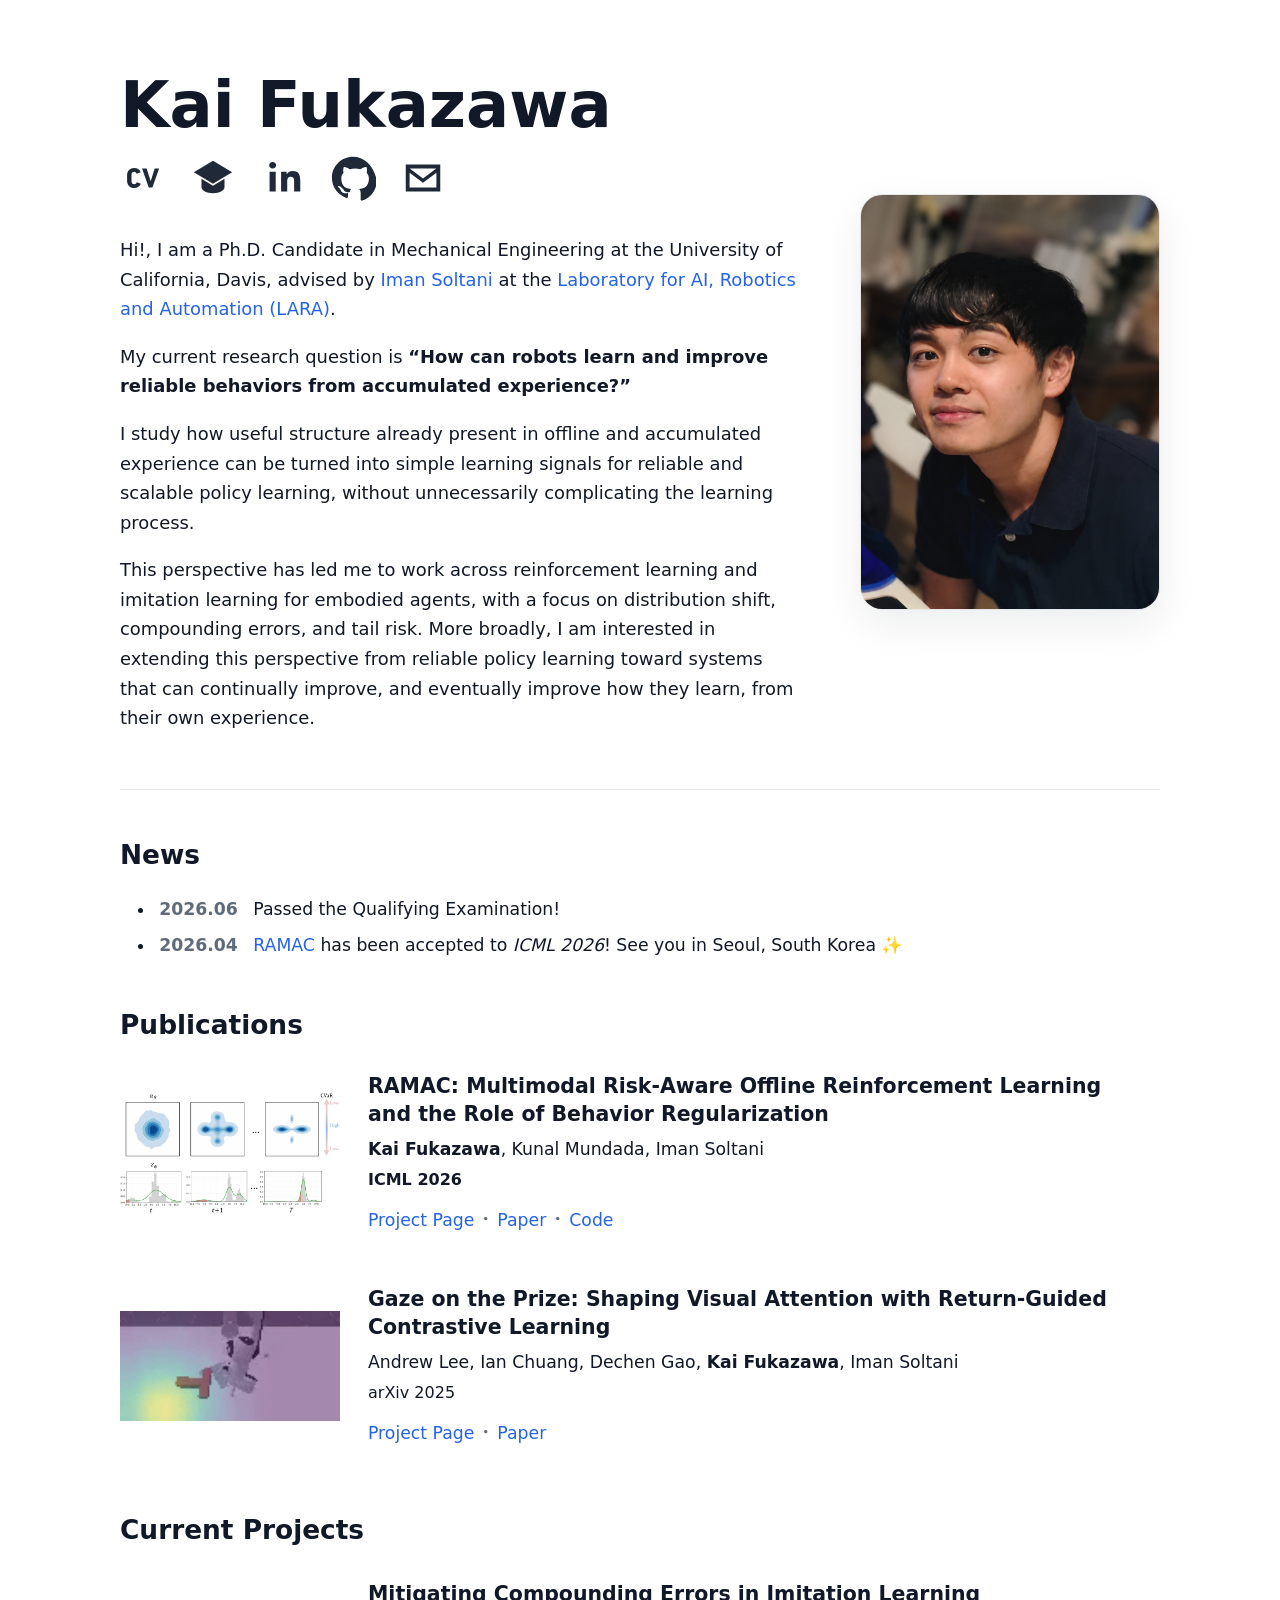
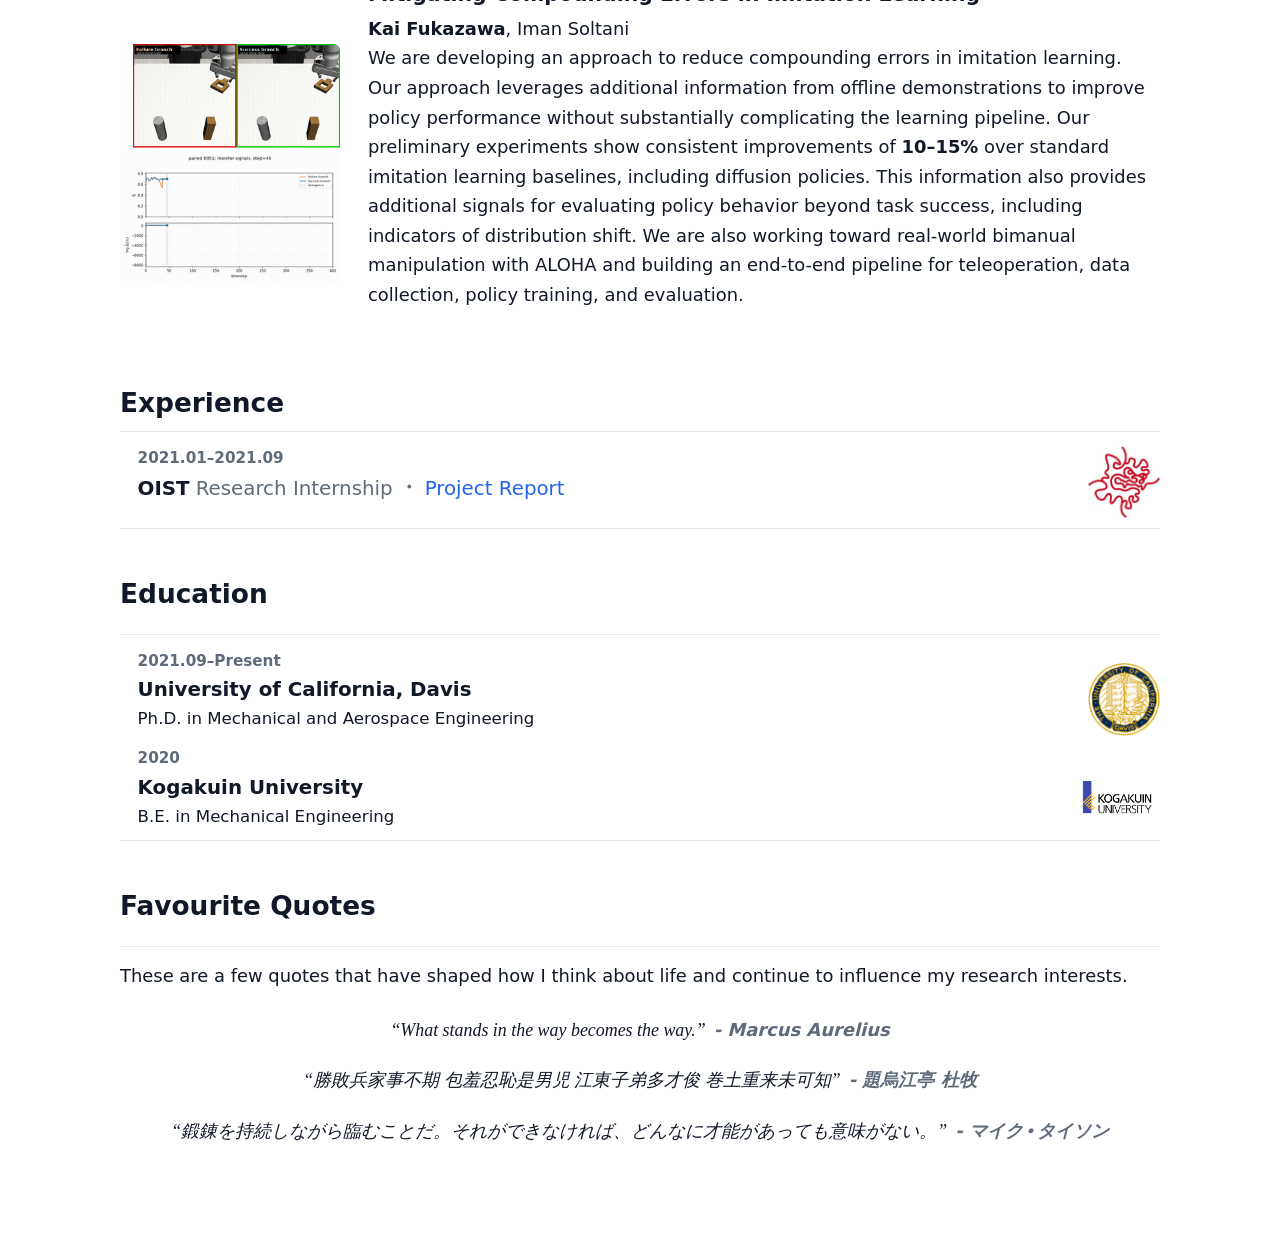
==== index.html @ 1a657ffb "Streamline research introduction" ====
<!doctype html>
<html lang="en">
  <head>
    <meta charset="utf-8">
    <meta name="viewport" content="width=device-width, initial-scale=1">
    <title>Kai Fukazawa</title>
    <meta
      name="description"
      content="Personal website of Kai Fukazawa, Ph.D. Candidate at UC Davis working on reinforcement learning, imitation learning, and robot learning."
    >
    <link rel="canonical" href="https://kaifukazawa.github.io/">
    <meta property="og:title" content="Kai Fukazawa">
    <meta
      property="og:description"
      content="Personal website of Kai Fukazawa, Ph.D. Candidate at UC Davis working on reinforcement learning, imitation learning, and robot learning."
    >
    <meta property="og:type" content="website">
    <meta property="og:url" content="https://kaifukazawa.github.io/">
    <link rel="stylesheet" href="styles.css?v=20260702">
  </head>
  <body>
    <main class="site-shell">
      <section class="hero" aria-labelledby="intro-title">
        <div class="hero-copy">
          <h1 id="intro-title">Kai Fukazawa</h1>

          <nav class="profile-links" aria-label="Profile links">
            <a class="icon-link" href="/cv.pdf" aria-label="CV">
              <svg viewBox="0 0 24 24" aria-hidden="true">
                <path d="M7.4 17.2c-2.2 0-3.7-1.6-3.7-3.7v-3c0-2.1 1.5-3.7 3.7-3.7 1.6 0 2.9.8 3.4 2.2l-2.1.8c-.2-.6-.7-1-1.3-1-.9 0-1.4.6-1.4 1.7v3c0 1.1.5 1.7 1.4 1.7.7 0 1.1-.4 1.4-1l2.1.8c-.5 1.4-1.8 2.2-3.5 2.2Zm7.6-.2L11.5 7h2.4l2.1 6.7L18.1 7h2.3L16.9 17H15Z"/>
              </svg>
            </a>
            <a
              class="icon-link"
              href="https://scholar.google.com/citations?user=NXPXI_MAAAAJ&amp;hl=ja"
              target="_blank"
              rel="noopener noreferrer"
              aria-label="Google Scholar"
            >
              <svg viewBox="0 0 24 24" aria-hidden="true">
                <path d="M12 3 2 9l10 6 10-6-10-6Zm-6 9.4V17c0 1.4 2.7 3 6 3s6-1.6 6-3v-4.6l-6 3.6-6-3.6Z"/>
              </svg>
            </a>
            <a
              class="icon-link"
              href="https://www.linkedin.com/in/kaifukazawa"
              target="_blank"
              rel="noopener noreferrer"
              aria-label="LinkedIn"
            >
              <svg viewBox="0 0 24 24" aria-hidden="true">
                <path d="M5 8.7h3.2V19H5V8.7Zm1.6-5C7.7 3.7 8.4 4.4 8.4 5.4S7.7 7.1 6.6 7.1 4.8 6.4 4.8 5.4s.7-1.7 1.8-1.7Zm4.2 5h3.1v1.4h.1c.4-.8 1.5-1.7 3.1-1.7 3.3 0 3.9 2.2 3.9 5V19h-3.2v-5c0-1.2 0-2.7-1.7-2.7s-1.9 1.3-1.9 2.6V19h-3.2V8.7Z"/>
              </svg>
            </a>
            <a
              class="icon-link"
              href="https://github.com/KaiFukazawa"
              target="_blank"
              rel="noopener noreferrer"
              aria-label="GitHub"
            >
              <svg viewBox="0 0 24 24" aria-hidden="true">
                <path d="M12 .9C5.9.9 1 5.8 1 11.9c0 4.9 3.2 9 7.6 10.5.6.1.8-.2.8-.6v-2c-3.1.7-3.7-1.3-3.7-1.3-.5-1.2-1.2-1.6-1.2-1.6-1-.7.1-.7.1-.7 1.1.1 1.7 1.2 1.7 1.2 1 .1.6 2.6 4 1.9.1-.7.4-1.2.7-1.5-2.5-.3-5.1-1.2-5.1-5.5 0-1.2.4-2.2 1.2-3-.1-.3-.5-1.5.1-3 0 0 .9-.3 3.1 1.1.9-.2 1.8-.4 2.8-.4s1.9.1 2.8.4c2.1-1.4 3.1-1.1 3.1-1.1.6 1.5.2 2.7.1 3 .7.8 1.2 1.8 1.2 3 0 4.3-2.6 5.2-5.1 5.5.4.4.8 1.1.8 2.2v3.2c0 .3.2.7.8.6 4.4-1.5 7.6-5.6 7.6-10.5C23 5.8 18.1.9 12 .9Z"/>
              </svg>
            </a>
            <a class="icon-link" href="mailto:kfukazawa@ucdavis.edu" aria-label="Email Kai Fukazawa">
              <svg viewBox="0 0 24 24" aria-hidden="true">
                <path d="M3 5h18v14H3V5Zm2.1 2 6.9 5.3L18.9 7H5.1Zm13.9 10V9.2l-7 5.3-7-5.3V17h14Z"/>
              </svg>
            </a>
          </nav>

          <div class="intro-text">
            <p>
              Hi!, I am a Ph.D. Candidate in Mechanical Engineering at the University of California,
              Davis, advised by
              <a class="plain-link" href="https://lara-soltani.com/people/iman-soltani" target="_blank" rel="noopener noreferrer">Iman Soltani</a>
              at the
              <a class="plain-link" href="https://lara-soltani.com" target="_blank" rel="noopener noreferrer">Laboratory for AI, Robotics and Automation (LARA)</a>.
            </p>
            <p>
              My current research question is
              <strong>“How can robots learn and improve reliable behaviors from accumulated
              experience?”</strong>
            </p>
            <p>
              I study how useful structure already present in offline and accumulated experience
              can be turned into simple learning signals for reliable and scalable policy learning,
              without unnecessarily complicating the learning process.
            </p>
            <p>
              This perspective has led me to work across reinforcement learning and imitation
              learning for embodied agents, with a focus on distribution shift, compounding errors,
              and tail risk. More broadly, I am interested in extending this perspective from
              reliable policy learning toward systems that can continually improve, and eventually
              improve how they learn, from their own experience.
            </p>
          </div>
        </div>

        <figure class="portrait">
          <img src="assets/photo.png" alt="Kai Fukazawa">
        </figure>
      </section>

      <section class="section" aria-labelledby="news-title">
        <h2 id="news-title">News</h2>
        <ul class="news-list">
          <li>
            <time datetime="2026-06-03">2026.06</time>
            <span>Passed the Qualifying Examination!</span>
          </li>
          <li>
            <time datetime="2026-04-30">2026.04</time>
            <span><a class="plain-link" href="https://kaifukazawa.github.io/ramac-project/" target="_blank" rel="noopener noreferrer">RAMAC</a> has been accepted to <em>ICML 2026</em>! See you in Seoul, South Korea ✨</span>
          </li>
        </ul>
      </section>

      <section class="section publications-section" aria-labelledby="publications-title">
        <h2 id="publications-title">Publications</h2>
        <div class="publication-list">
          <article class="publication">
            <div class="publication-thumbnail">
              <img src="assets/ramac_evolutions.png" alt="RAMAC learning dynamics plot">
            </div>
            <div class="publication-body">
              <h3>RAMAC: Multimodal Risk-Aware Offline Reinforcement Learning and the Role of Behavior Regularization</h3>
              <p class="authors"><strong>Kai Fukazawa</strong>, Kunal Mundada, Iman Soltani</p>
              <p class="venue venue-strong">ICML 2026</p>
              <div class="publication-links">
                <a href="https://kaifukazawa.github.io/ramac-project/" target="_blank" rel="noopener noreferrer">Project Page</a>
                <span aria-hidden="true">・</span>
                <a href="https://arxiv.org/abs/2510.02695" target="_blank" rel="noopener noreferrer">Paper</a>
                <span aria-hidden="true">・</span>
                <a href="https://github.com/KaiFukazawa/RAMAC" target="_blank" rel="noopener noreferrer">Code</a>
              </div>
            </div>
          </article>

          <article class="publication">
            <div class="publication-thumbnail">
              <img src="assets/gazeontheprize.gif" alt="Gaze on the Prize demo">
            </div>
            <div class="publication-body">
              <h3>Gaze on the Prize: Shaping Visual Attention with Return-Guided Contrastive Learning</h3>
              <p class="authors">Andrew Lee, Ian Chuang, Dechen Gao, <strong>Kai Fukazawa</strong>, Iman Soltani</p>
              <p class="venue venue-dark">arXiv 2025</p>
              <div class="publication-links">
                <a href="https://andrewcwlee.github.io/gaze-on-the-prize/" target="_blank" rel="noopener noreferrer">Project Page</a>
                <span aria-hidden="true">・</span>
                <a href="https://arxiv.org/abs/2510.08442" target="_blank" rel="noopener noreferrer">Paper</a>
              </div>
            </div>
          </article>
        </div>
      </section>

      <section class="section" aria-labelledby="projects-title">
        <h2 id="projects-title">Current Projects</h2>
        <article class="project-entry">
          <div class="project-media" aria-label="Imitation learning project demos">
            <img class="project-sync-gif" src="assets/paired_0051_combined_sync.gif" alt="Paired imitation learning demos with synchronized trajectory trace">
          </div>
          <div class="project-body">
            <h3>Mitigating Compounding Errors in Imitation Learning</h3>
            <p class="authors"><strong>Kai Fukazawa</strong>, Iman Soltani</p>
            <p>
              We are developing an approach to reduce compounding errors in imitation learning. Our
              approach leverages additional information from offline demonstrations to improve
              policy performance without substantially complicating the learning pipeline.
              Our preliminary experiments show consistent improvements of <strong>10–15%</strong> over
              standard imitation learning baselines, including diffusion policies. This
              information also provides additional signals for evaluating policy behavior beyond
              task success, including indicators of distribution shift. We are also working
              toward real-world bimanual manipulation with ALOHA and building an end-to-end
              pipeline for teleoperation, data collection, policy training, and evaluation.
            </p>
          </div>
        </article>
      </section>

      <section class="section experience-section" aria-labelledby="experience-title">
        <h2 id="experience-title">Experience</h2>
        <article class="experience-entry">
          <div class="experience-body">
            <time class="experience-date">2021.01–2021.09</time>
            <div class="experience-heading">
              <h3>OIST</h3>
              <p>Research Internship</p>
              <span aria-hidden="true">・</span>
              <a
                href="https://github.com/KaiFukazawa/smartphone-robot-vision-rl"
                target="_blank"
                rel="noopener noreferrer"
              >Project Report</a>
            </div>
          </div>
          <div class="experience-logo-wrap">
            <img src="assets/OIST-shisa-RGB_300x300_0.jpg" alt="OIST logo">
          </div>
        </article>
      </section>

      <section class="section education-section" aria-labelledby="education-title">
        <h2 id="education-title">Education</h2>
        <div class="education-entry">
          <article class="education-item">
            <div>
              <time class="experience-date">2021.09–Present</time>
              <h3>University of California, Davis</h3>
              <p>Ph.D. in Mechanical and Aerospace Engineering</p>
            </div>
            <img class="education-logo education-logo-ucdavis" src="assets/ucdavislogo.png" alt="UC Davis logo">
          </article>
          <article class="education-item">
            <div>
              <time class="experience-date">2020</time>
              <h3>Kogakuin University</h3>
              <p>B.E. in Mechanical Engineering</p>
            </div>
            <img class="education-logo education-logo-kogakuin" src="assets/kogakuinlogo.png" alt="Kogakuin University logo">
          </article>
        </div>
      </section>

      <section class="section" aria-labelledby="quotes-title">
        <h2 id="quotes-title">Favourite Quotes</h2>
        <div class="quotes-entry">
          <p class="section-intro">These are a few quotes that have shaped how I think about life and continue to influence my research interests.</p>
          <div class="quote-list">
            <article class="quote-entry">
              <blockquote>
                <p>“What stands in the way becomes the way.”</p>
              </blockquote>
              <cite>- Marcus Aurelius</cite>
            </article>

            <article class="quote-entry">
              <blockquote>
                <p>“勝敗兵家事不期 包羞忍恥是男児 江東子弟多才俊 巻土重来未可知”</p>
              </blockquote>
              <cite>- 題烏江亭 杜牧</cite>
            </article>

            <article class="quote-entry">
              <blockquote>
                <p>“鍛錬を持続しながら臨むことだ。それができなければ、どんなに才能があっても意味がない。”</p>
              </blockquote>
              <cite>- マイク<span class="quote-dot">•</span>タイソン</cite>
            </article>
          </div>
        </div>
      </section>
    </main>
  </body>
</html>
---- styles.css ----
:root {
  color-scheme: light;
  --background: #ffffff;
  --surface: #ffffff;
  --text: #111827;
  --muted: #5f6b7a;
  --border: #e5e7eb;
  --accent: #2563eb;
  --accent-strong: #1e3a8a;
  --soft-accent: #ffffff;
  --shadow: 0 14px 40px rgba(17, 24, 39, 0.08);
}

* {
  box-sizing: border-box;
}

html {
  background: #ffffff;
  scroll-behavior: smooth;
}

body {
  margin: 0;
  background: #ffffff;
  color: var(--text);
  font-family: Inter, ui-sans-serif, system-ui, -apple-system, BlinkMacSystemFont, "Segoe UI", sans-serif;
  font-size: 16px;
  line-height: 1.65;
}

a {
  color: var(--accent);
  text-decoration-thickness: 0.08em;
  text-underline-offset: 0.18em;
}

a:hover,
a:focus-visible {
  color: var(--accent-strong);
}

.plain-link {
  text-decoration: none;
}

.site-shell {
  width: min(100% - 40px, 1040px);
  margin: 0 auto;
  padding: 72px 0 80px;
}

.hero {
  display: grid;
  grid-template-columns: minmax(0, 1fr) 300px;
  gap: 56px;
  align-items: center;
  padding-bottom: 56px;
  border-bottom: 1px solid var(--border);
}

h1,
h2,
h3,
p {
  margin-top: 0;
}

h1 {
  margin-bottom: 16px;
  font-size: clamp(2.6rem, 5vw, 4.4rem);
  line-height: 1.05;
  font-weight: 760;
  letter-spacing: 0;
}

h2 {
  margin-bottom: 24px;
  font-size: 1.65rem;
  line-height: 1.25;
}

.publications-section h2 {
  margin-bottom: 14px;
}

.experience-section {
  margin-top: 18px;
  padding-top: 18px;
}

.experience-section h2 {
  margin-bottom: 12px;
}

h3 {
  margin-bottom: 6px;
  font-size: 1.05rem;
  line-height: 1.38;
}

.profile-links {
  display: flex;
  flex-wrap: wrap;
  gap: 24px;
  margin: 0 0 34px;
}

.icon-link {
  display: inline-flex;
  align-items: center;
  justify-content: center;
  padding: 0;
  border: 0;
  border-radius: 0;
  background: transparent;
  box-shadow: none;
  color: #1f2937;
  line-height: 0;
  text-decoration: none;
}

.icon-link:hover,
.icon-link:focus-visible {
  color: var(--accent-strong);
}

.icon-link svg {
  display: block;
  width: 46px;
  height: 46px;
  fill: currentColor;
  flex: 0 0 auto;
}

.intro-text {
  max-width: 720px;
  font-size: 1.12rem;
}

.intro-text p {
  margin-bottom: 18px;
}

.intro-text p:last-child {
  margin-bottom: 0;
}

.portrait {
  margin: 0;
  justify-self: end;
}

.portrait img {
  display: block;
  width: min(100%, 330px);
  aspect-ratio: 31 / 43;
  border-radius: 22px;
  border: 1px solid var(--border);
  background: var(--surface);
  box-shadow: var(--shadow);
  object-fit: cover;
  object-position: center 58%;
}

.section {
  padding: 48px 0 0;
}

.news-list {
  display: grid;
  gap: 8px;
  margin: 0;
  padding-left: 2.2rem;
  font-size: 1.08rem;
  list-style: disc;
}

.news-list li {
  padding-left: 4px;
}

.news-list time,
.venue,
.muted,
.experience-entry p {
  color: var(--muted);
}

.news-list time {
  display: inline-block;
  margin-right: 10px;
  font-weight: 650;
}

.publication-list {
  display: grid;
  gap: 16px;
}

.publication {
  display: grid;
  grid-template-columns: 220px minmax(0, 1fr);
  gap: 28px;
  align-items: center;
  padding: 16px 0;
}

.publication-thumbnail {
  width: 220px;
  aspect-ratio: 4 / 3;
  overflow: hidden;
  border-radius: 6px;
  background: #ffffff;
}

.publication-thumbnail img {
  display: block;
  width: 100%;
  height: 100%;
  object-fit: contain;
}

.publication h3,
.project-body h3 {
  max-width: 760px;
  font-size: 1.28rem;
}

.authors {
  margin-bottom: 4px;
  color: var(--text);
  font-size: 1.08rem;
}

.venue {
  margin-bottom: 12px;
  font-size: 1rem;
  font-weight: 650;
}

.venue-strong {
  color: var(--text);
  font-weight: 760;
}

.venue-dark {
  color: var(--text);
  font-weight: 400;
}

.publication-links {
  display: flex;
  flex-wrap: wrap;
  gap: 1px;
  align-items: baseline;
}

.publication-links a {
  color: var(--accent);
  font-size: 1.08rem;
  font-weight: 400;
  text-decoration: none;
}

.publication-links span {
  margin: 0;
  color: var(--muted);
  font-size: 1.34rem;
  line-height: 1;
}

.publication-links a:hover,
.publication-links a:focus-visible {
  color: var(--accent);
}

.project-entry {
  display: grid;
  grid-template-columns: 220px minmax(0, 1fr);
  gap: 28px;
  align-items: center;
  padding: 10px 0;
}

.project-media {
  display: grid;
  gap: 10px;
  transform: translateY(18px);
}

.project-media img {
  display: block;
  width: 100%;
  aspect-ratio: 4 / 3;
  border-radius: 6px;
  object-fit: contain;
}

.project-media .project-sync-gif {
  aspect-ratio: auto;
  height: auto;
}

.project-body p {
  margin-bottom: 0;
  font-size: 1.12rem;
}

.simple-entry,
.experience-entry,
.education-entry {
  padding: 14px 0 10px;
  border-top: 1px solid var(--border);
  border-bottom: 1px solid var(--border);
}

.simple-entry p,
.experience-entry p,
.education-entry p {
  margin-bottom: 0;
}

.experience-entry {
  display: flex;
  justify-content: space-between;
  gap: 24px;
  align-items: flex-start;
}

.experience-heading {
  display: flex;
  flex-wrap: wrap;
  gap: 6px;
  align-items: baseline;
}

.experience-date {
  display: block;
  margin-bottom: 2px;
  color: var(--muted);
  font-size: 0.95rem;
  font-weight: 650;
}

.experience-heading h3,
.experience-heading p {
  margin-bottom: 0;
  font-size: 1.24rem;
}

.experience-heading span {
  margin: 0 -2px;
  color: var(--muted);
  font-size: 1.48rem;
  line-height: 1;
}

.experience-heading a {
  color: var(--accent);
  font-size: 1.24rem;
  font-weight: 400;
  text-decoration: none;
}

.experience-body {
  padding-left: 1.1rem;
}

.experience-heading a:hover,
.experience-heading a:focus-visible {
  color: var(--accent);
  text-decoration: none;
}

.experience-logo-wrap {
  display: flex;
  flex-direction: column;
  align-items: flex-end;
  gap: 6px;
  white-space: nowrap;
}

.experience-logo-wrap img {
  display: block;
  width: 72px;
  height: auto;
  object-fit: contain;
}

.education-entry {
  display: grid;
  gap: 14px;
  padding-left: 1.1rem;
}

.education-item {
  display: flex;
  justify-content: space-between;
  gap: 24px;
  align-items: flex-start;
}

.education-item h3 {
  margin-bottom: 2px;
  font-size: 1.24rem;
}

.education-item p {
  color: var(--text);
  font-size: 1.04rem;
}

.education-logo {
  display: block;
  width: 72px;
  height: auto;
  object-fit: contain;
  transform: translateY(14px);
}

.education-logo-kogakuin {
  width: 86px;
  transform: translateY(26px);
}

.section-intro {
  max-width: none;
  margin-bottom: 18px;
  color: var(--text);
  font-size: 1.12rem;
  white-space: nowrap;
}

.quotes-entry {
  padding-top: 14px;
  border-top: 1px solid var(--border);
}

.quote-list {
  display: grid;
  gap: 8px;
}

.quote-entry {
  display: flex;
  flex-wrap: wrap;
  justify-content: center;
  column-gap: 0.5rem;
  align-items: baseline;
  padding: 6px 0;
  width: 100%;
}

.quote-entry blockquote {
  margin: 0;
  min-width: 0;
  text-align: center;
  color: var(--text);
  font-family: Georgia, "Times New Roman", serif;
  font-size: 1.12rem;
  font-style: italic;
}

.quote-entry p {
  margin: 0;
}

.quote-entry cite {
  color: var(--muted);
  font-size: 1.12rem;
  font-style: italic;
  font-weight: 650;
  text-align: center;
  white-space: nowrap;
}

.quote-dot {
  display: inline-block;
  margin: 0 0.18em;
  font-size: 0.78em;
  line-height: 1;
  vertical-align: 0.06em;
}

@media (max-width: 760px) {
  .site-shell {
    width: min(100% - 28px, 1040px);
    padding: 44px 0 56px;
  }

  .hero {
    grid-template-columns: 1fr;
    gap: 30px;
    align-items: start;
    padding-bottom: 42px;
  }

  .portrait {
    justify-self: center;
  }

  .portrait img {
    width: min(100%, 320px);
  }

  .news-list li,
  .publication,
  .project-entry {
    grid-template-columns: 1fr;
  }

  .publication-thumbnail {
    width: min(100%, 280px);
    justify-self: center;
  }

  .project-media {
    width: min(100%, 280px);
    justify-self: center;
    transform: none;
  }

  .section-intro {
    white-space: normal;
  }

  .experience-entry {
    display: flex;
    gap: 14px;
    align-items: flex-start;
  }

  .experience-logo-wrap {
    align-items: flex-end;
    white-space: normal;
  }

  .education-logo-ucdavis {
    transform: translateY(20px);
  }

  .education-logo-kogakuin {
    transform: translateY(20px);
  }
}

@media (max-width: 460px) {
  body {
    font-size: 15px;
  }

  h1 {
    font-size: 2.55rem;
  }

  .icon-link {
    padding: 0;
  }
}
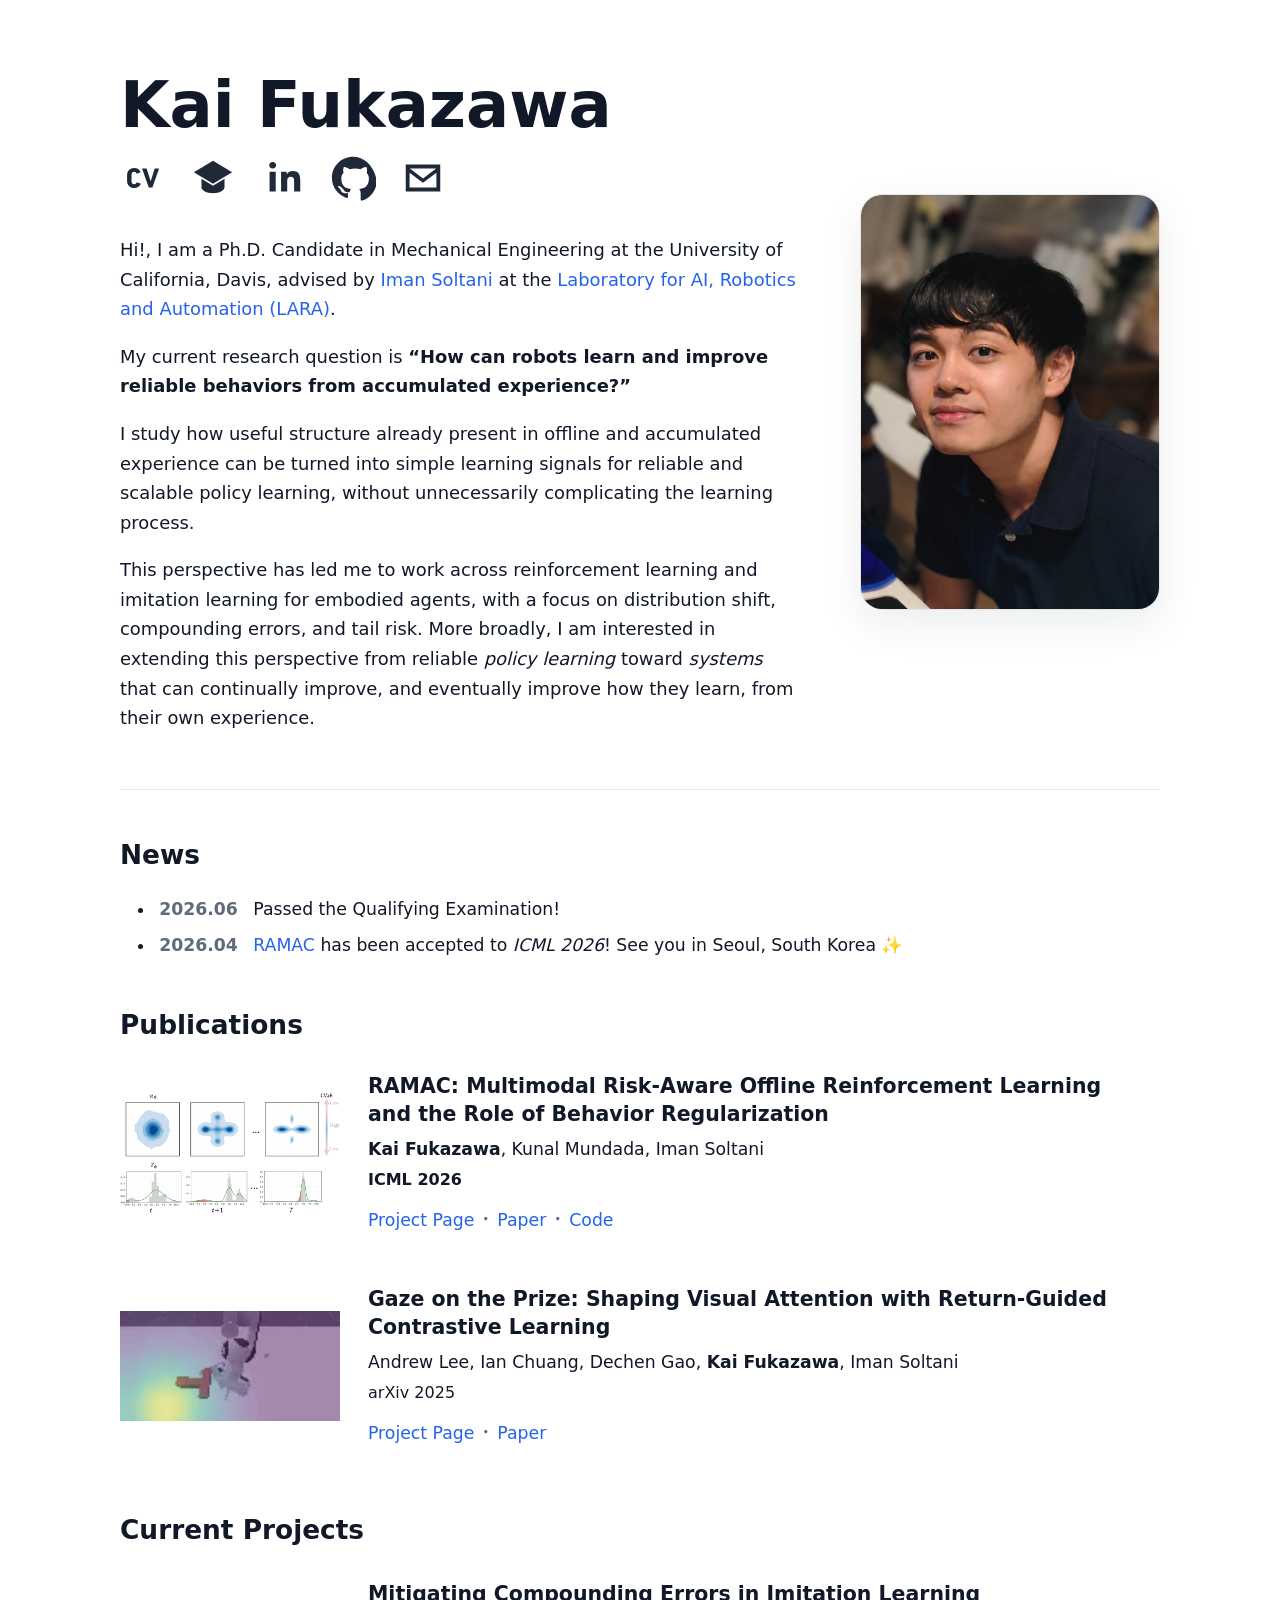
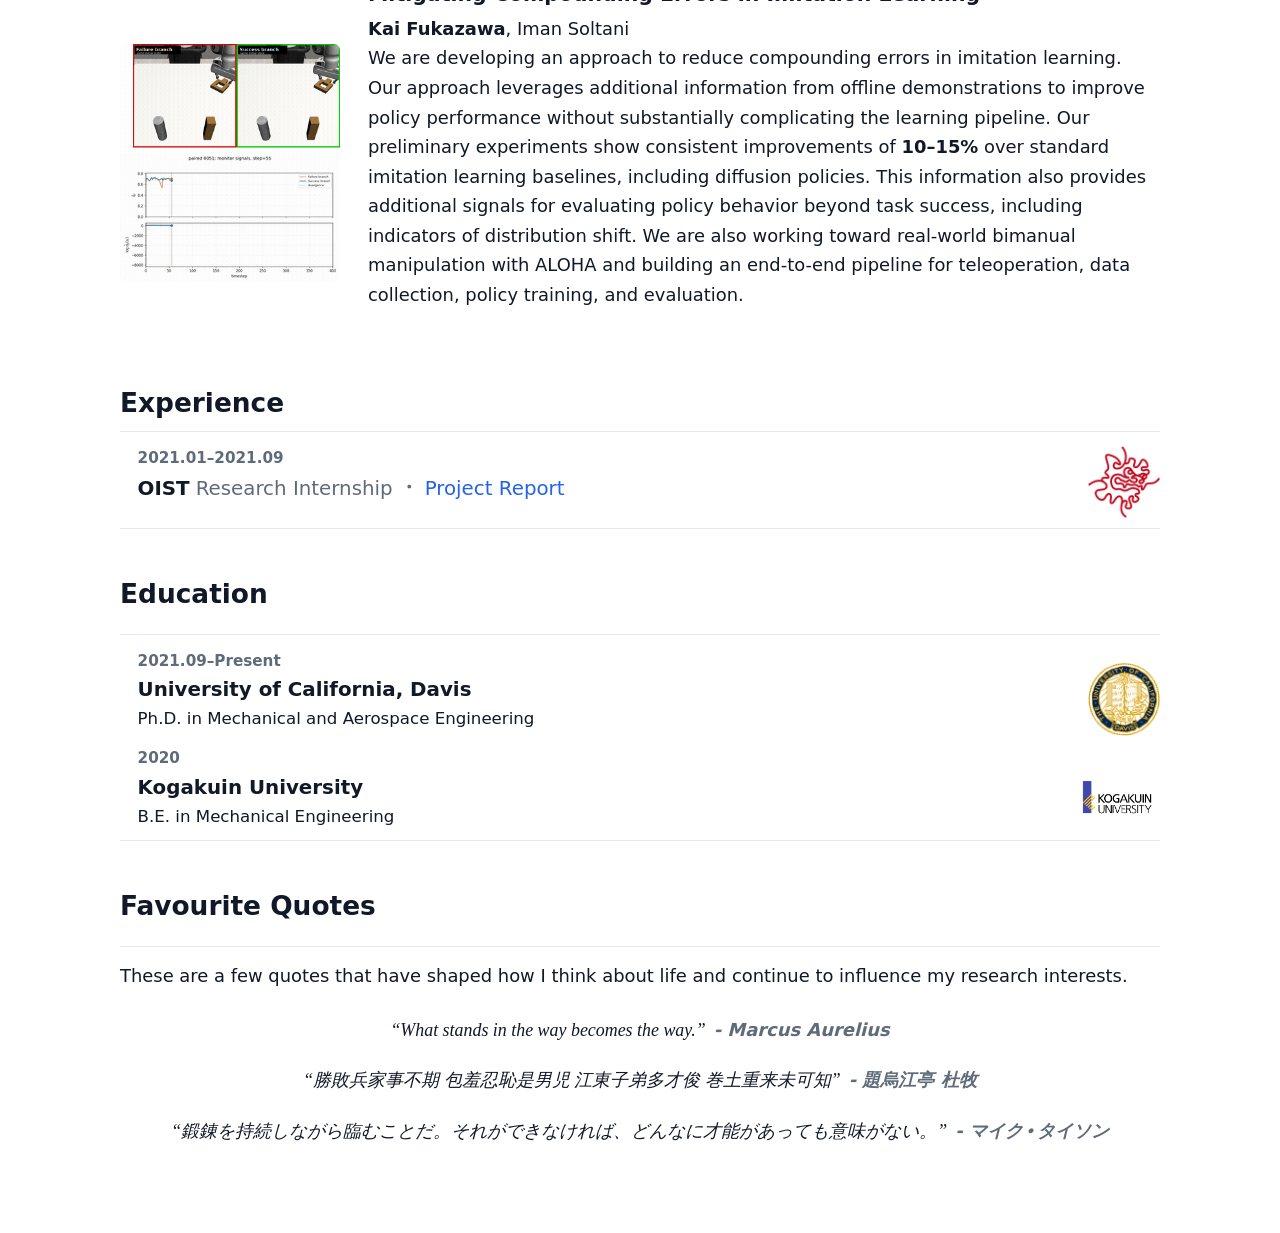
==== commit ceae1c36: "Italicize research terms" ====
--- a/index.html
+++ b/index.html
@@ -92,8 +92,8 @@
               This perspective has led me to work across reinforcement learning and imitation
               learning for embodied agents, with a focus on distribution shift, compounding errors,
               and tail risk. More broadly, I am interested in extending this perspective from
-              reliable policy learning toward systems that can continually improve, and eventually
-              improve how they learn, from their own experience.
+              reliable <em>policy learning</em> toward <em>systems</em> that can continually improve,
+              and eventually improve how they learn, from their own experience.
             </p>
           </div>
         </div>
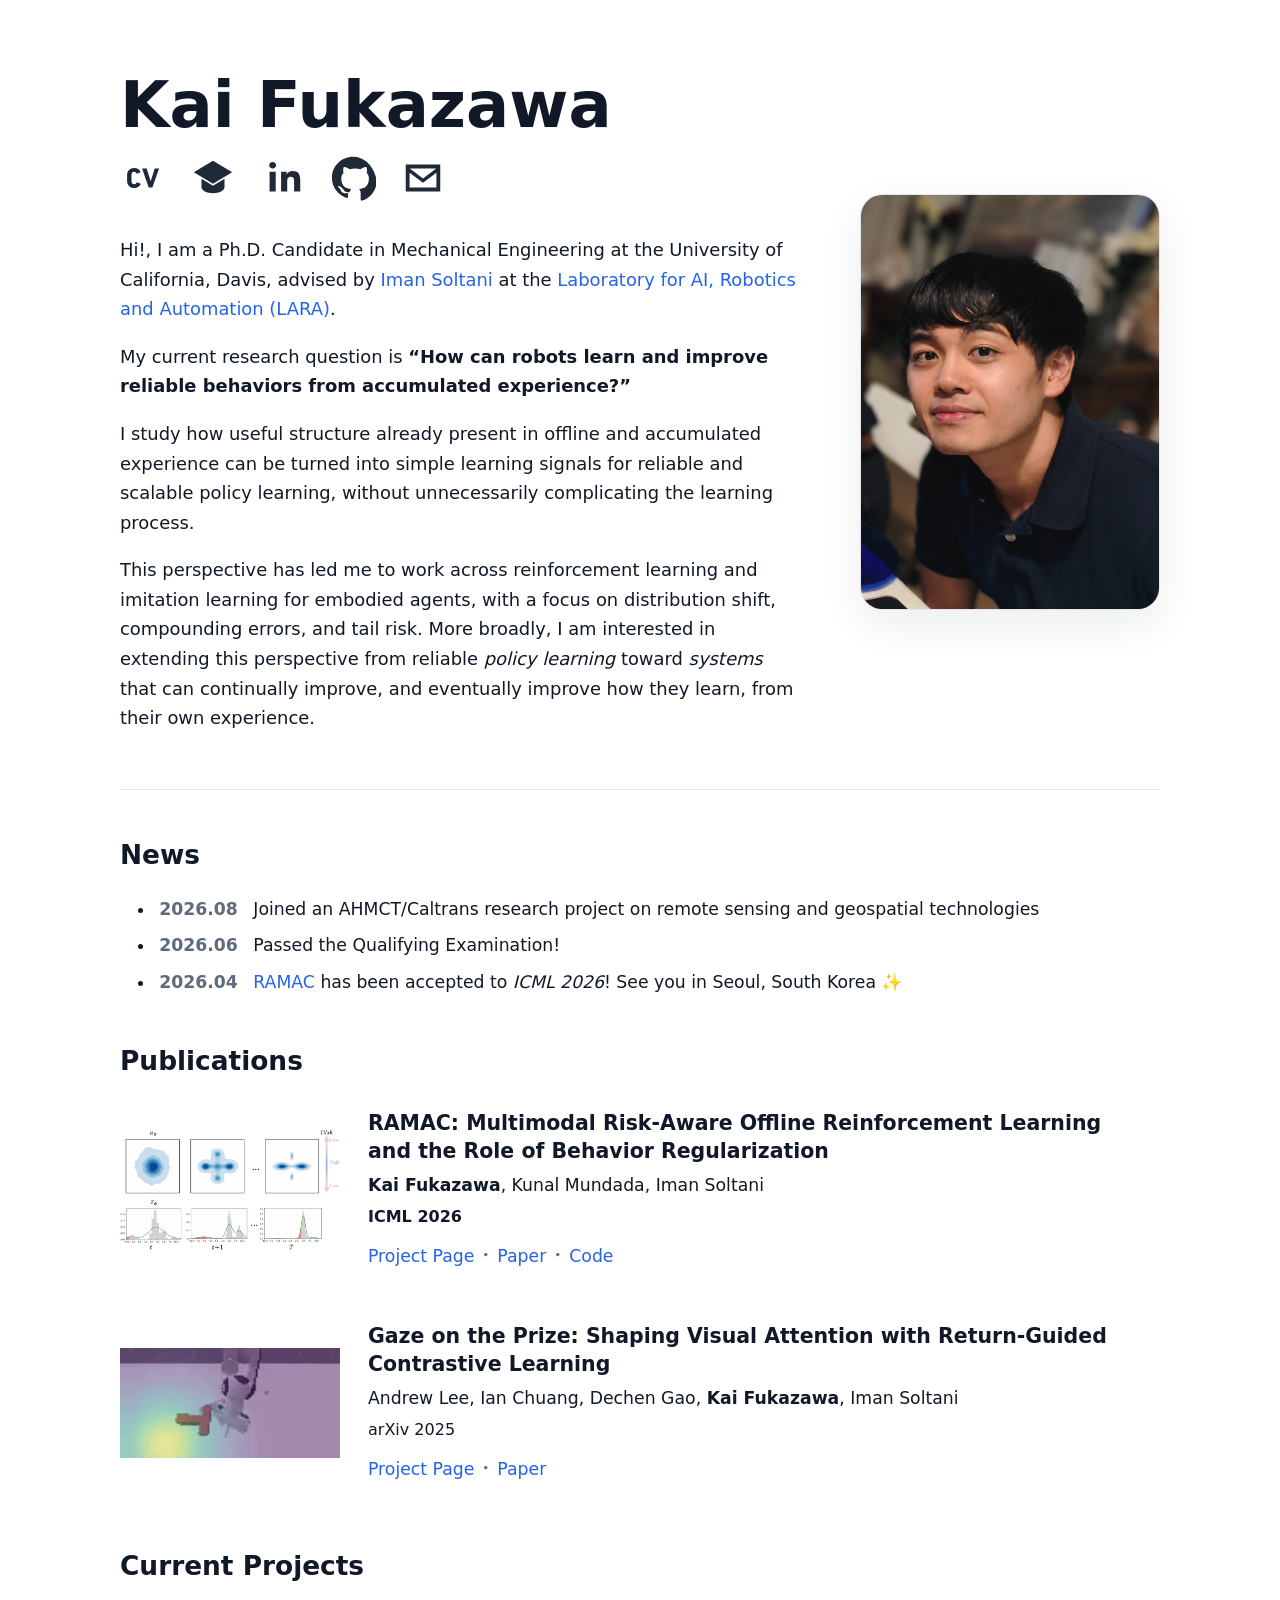
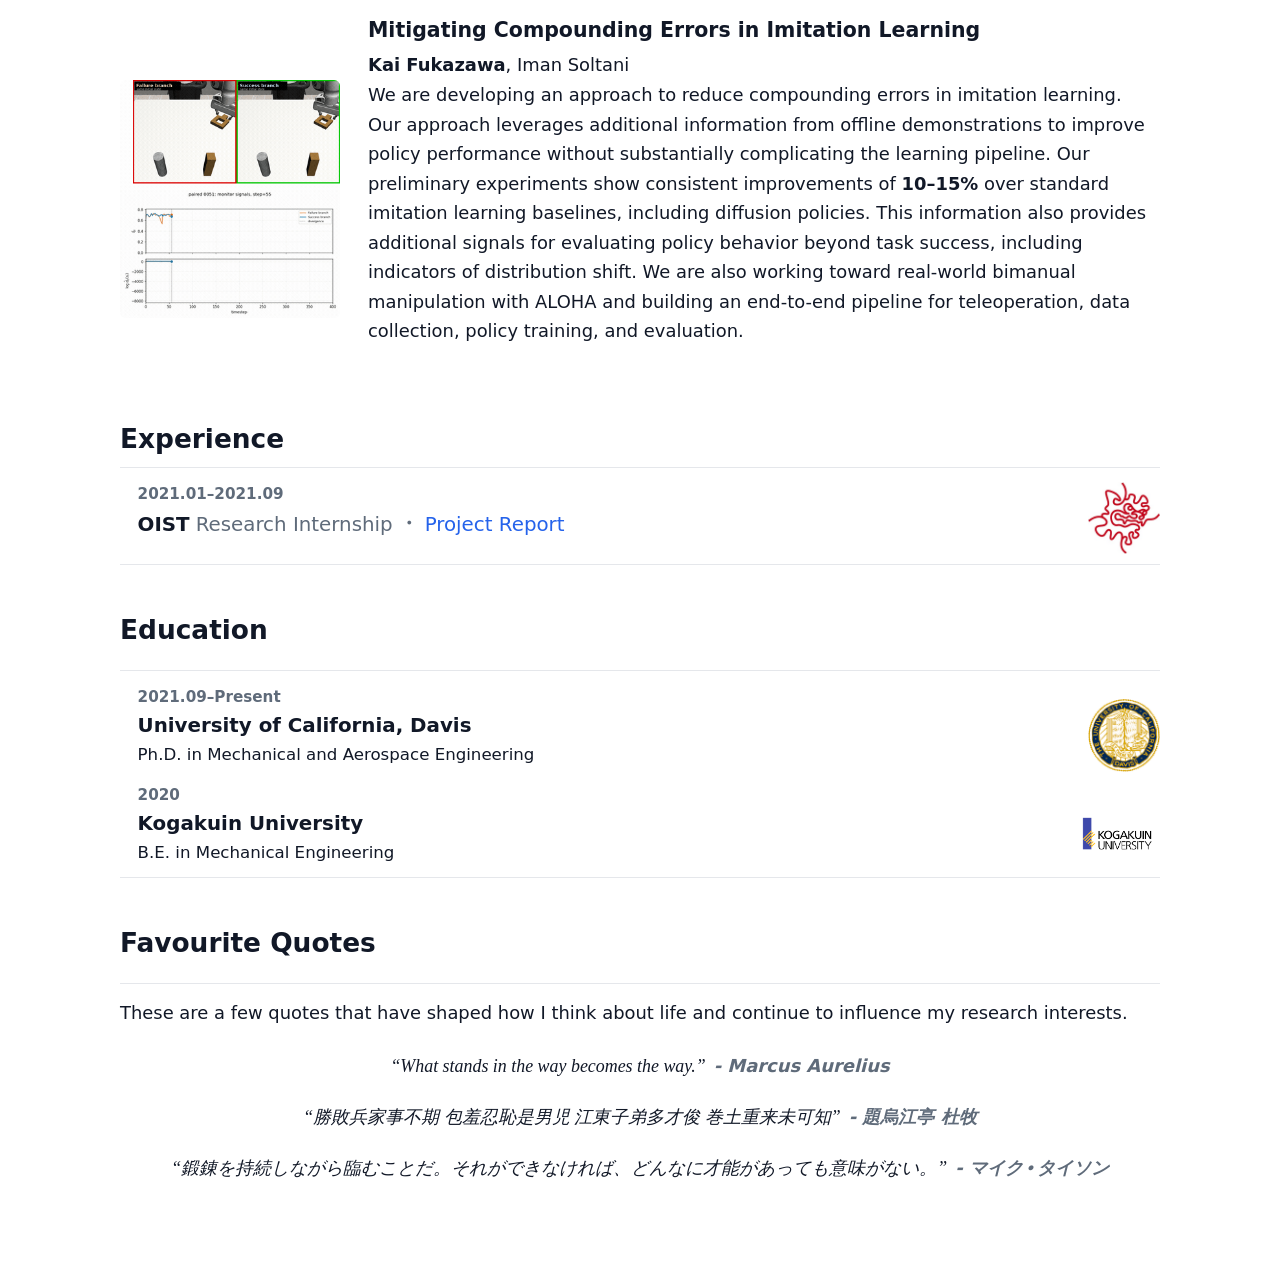
==== commit fb39d48e: "Add AHMCT Caltrans project news" ====
--- a/index.html
+++ b/index.html
@@ -107,6 +107,10 @@
         <h2 id="news-title">News</h2>
         <ul class="news-list">
           <li>
+            <time datetime="2026-08">2026.08</time>
+            <span>Joined an AHMCT/Caltrans research project on remote sensing and geospatial technologies</span>
+          </li>
+          <li>
             <time datetime="2026-06-03">2026.06</time>
             <span>Passed the Qualifying Examination!</span>
           </li>
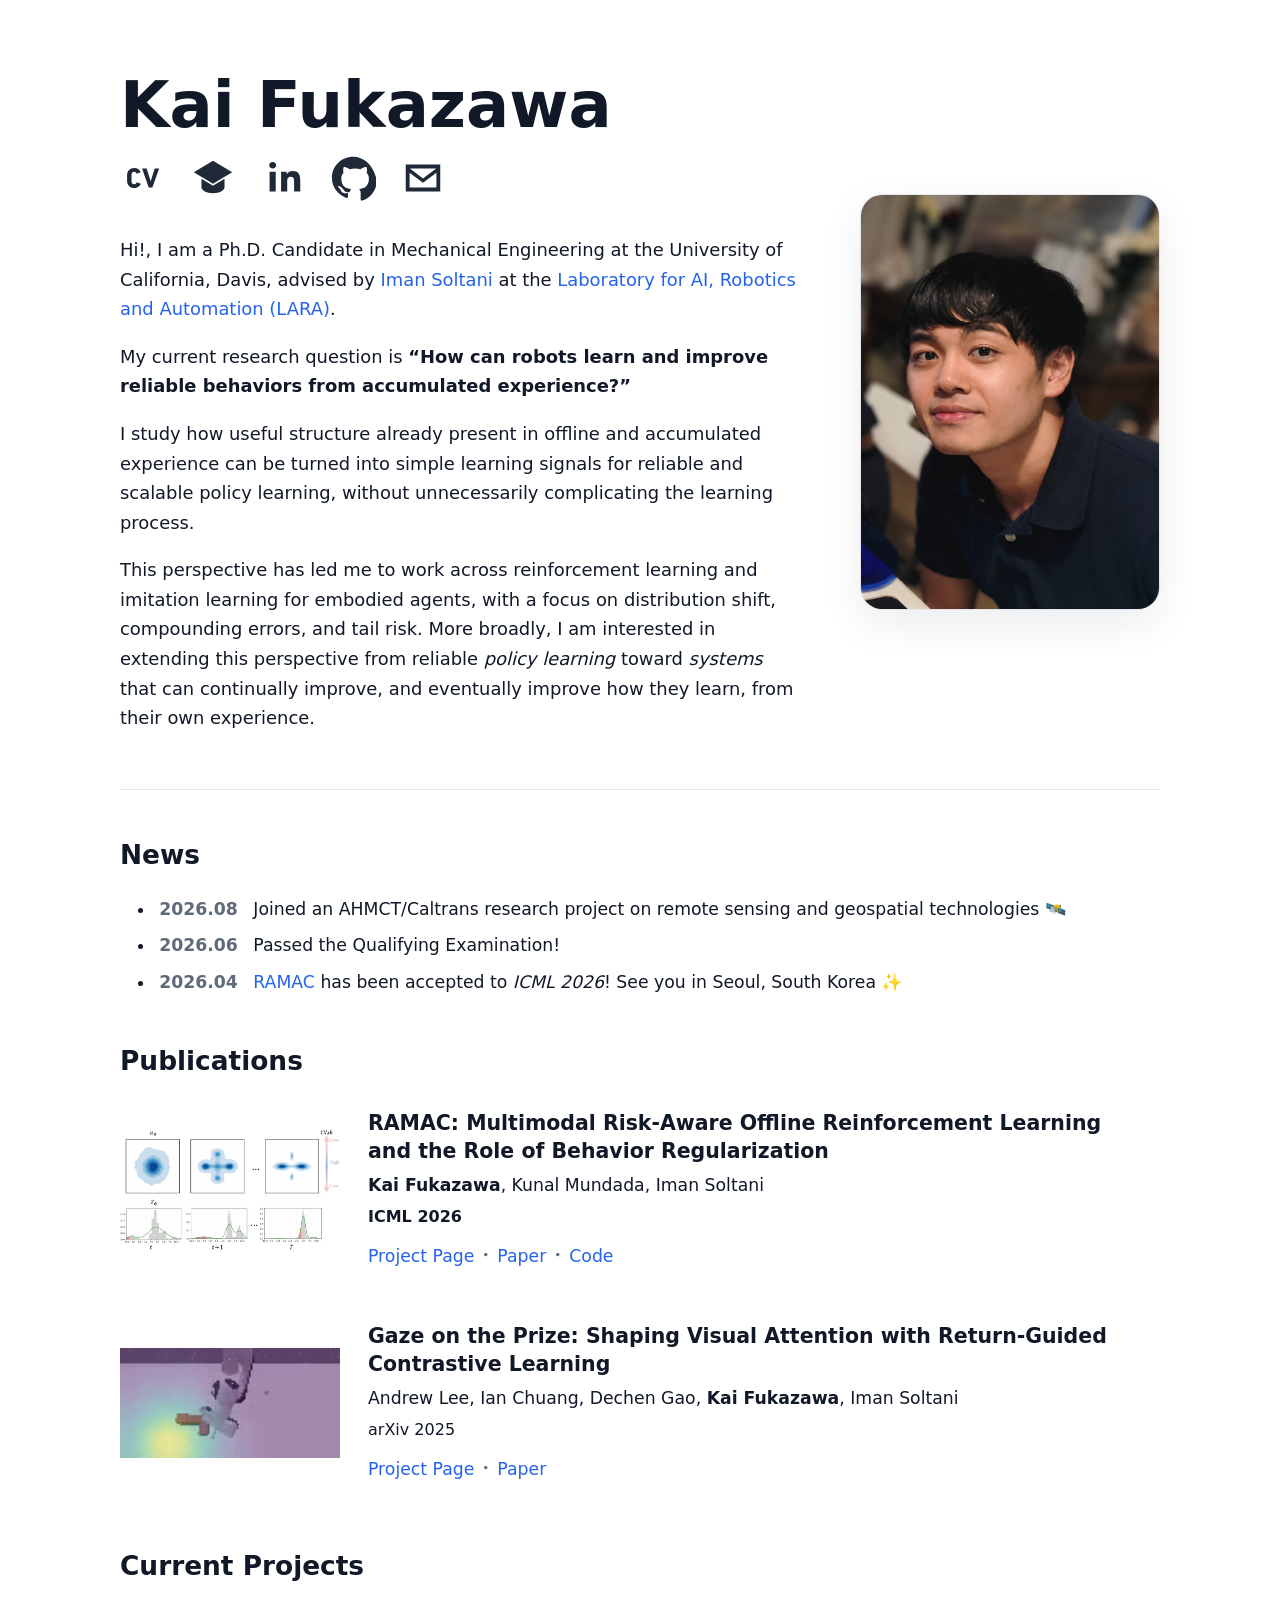
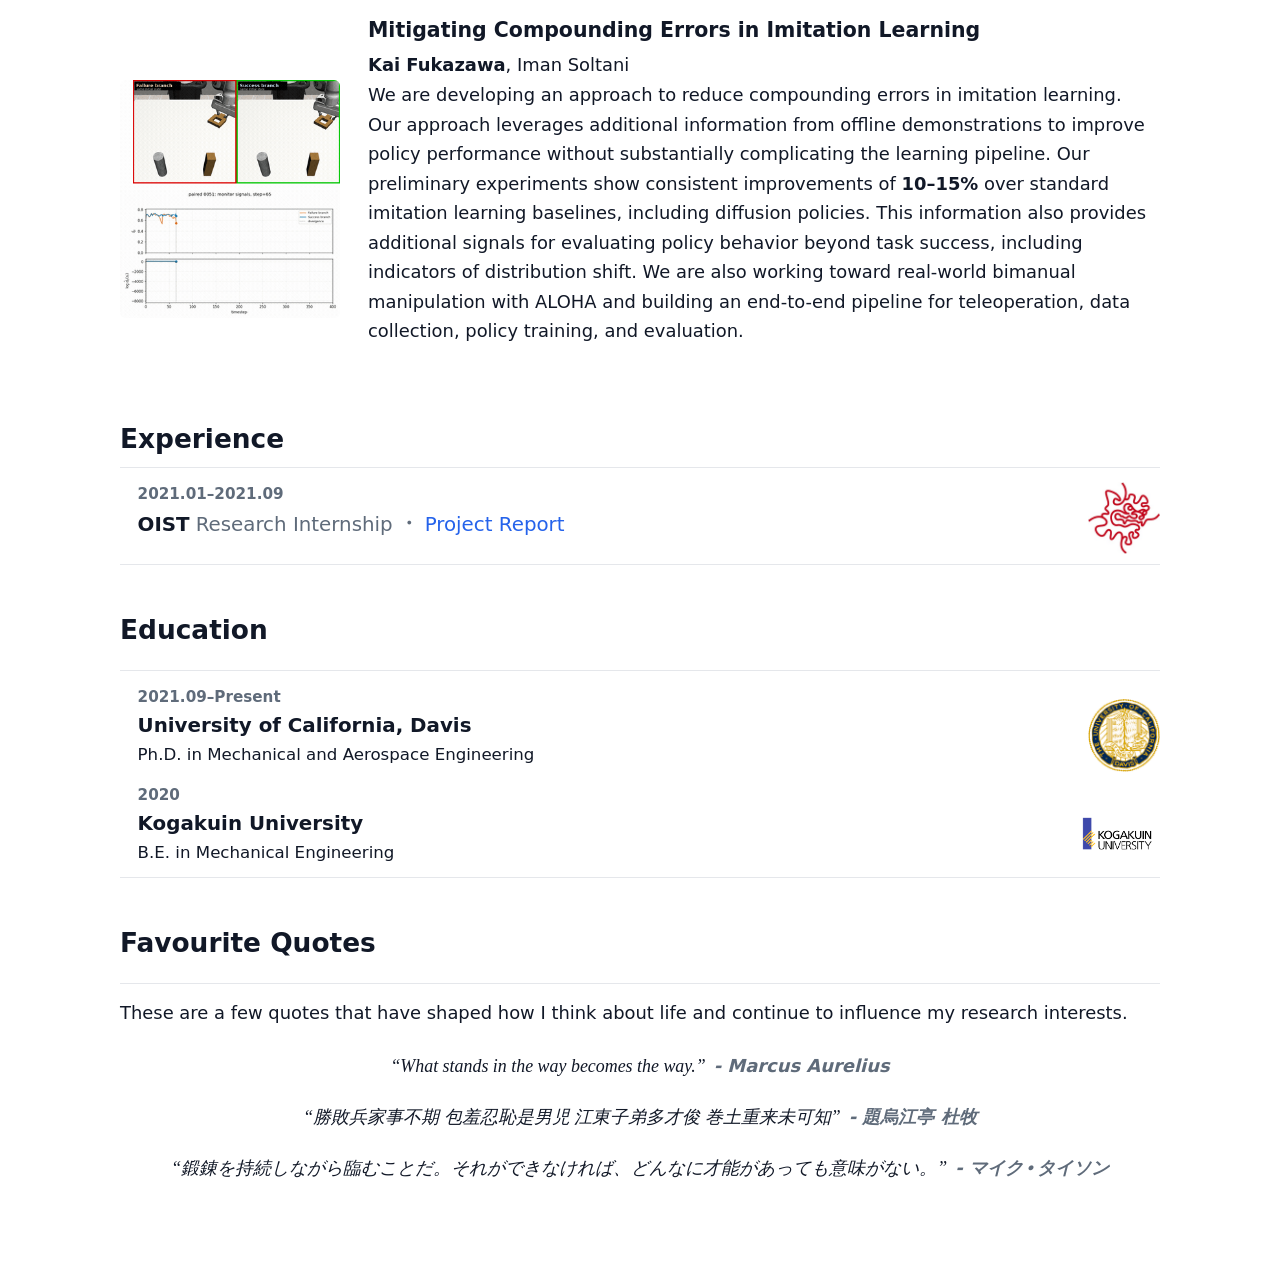
==== commit c8f325fd: "Add satellite icon to project news" ====
--- a/index.html
+++ b/index.html
@@ -108,7 +108,7 @@
         <ul class="news-list">
           <li>
             <time datetime="2026-08">2026.08</time>
-            <span>Joined an AHMCT/Caltrans research project on remote sensing and geospatial technologies</span>
+            <span>Joined an AHMCT/Caltrans research project on remote sensing and geospatial technologies 🛰️</span>
           </li>
           <li>
             <time datetime="2026-06-03">2026.06</time>
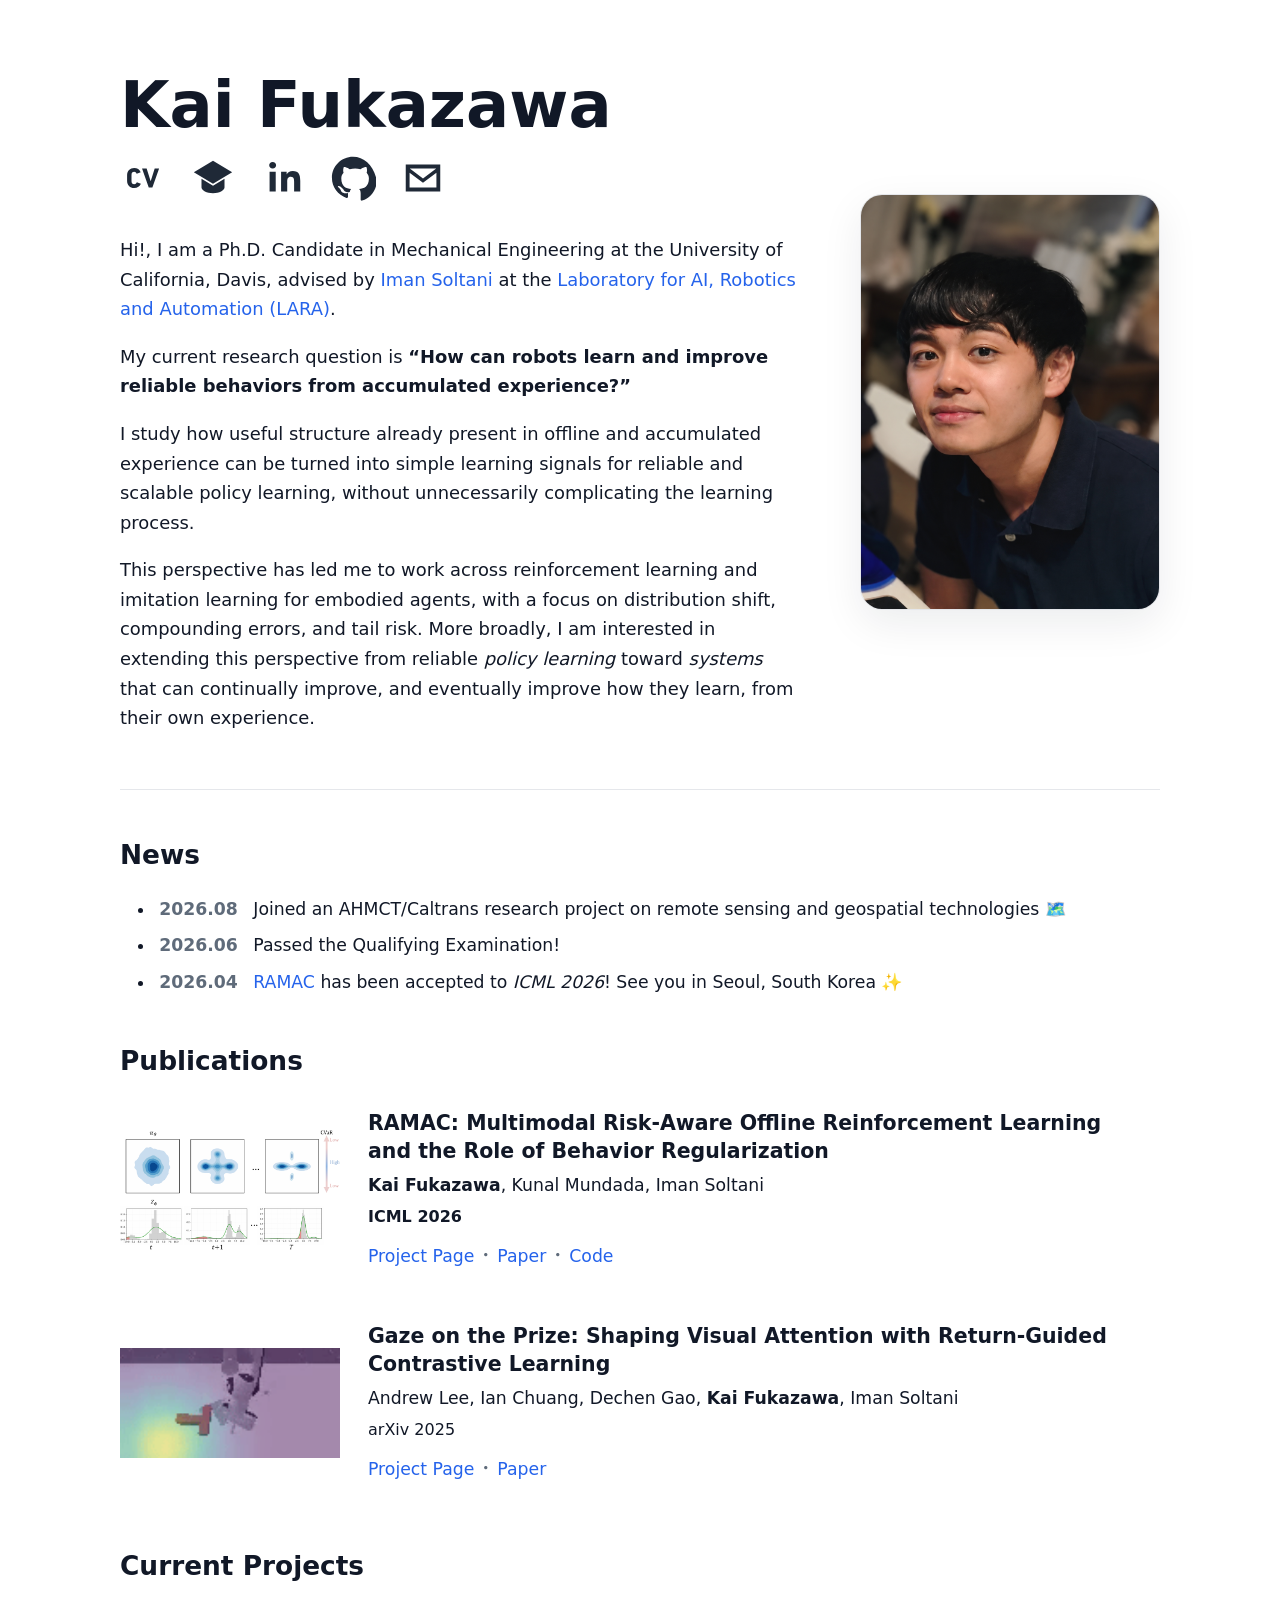
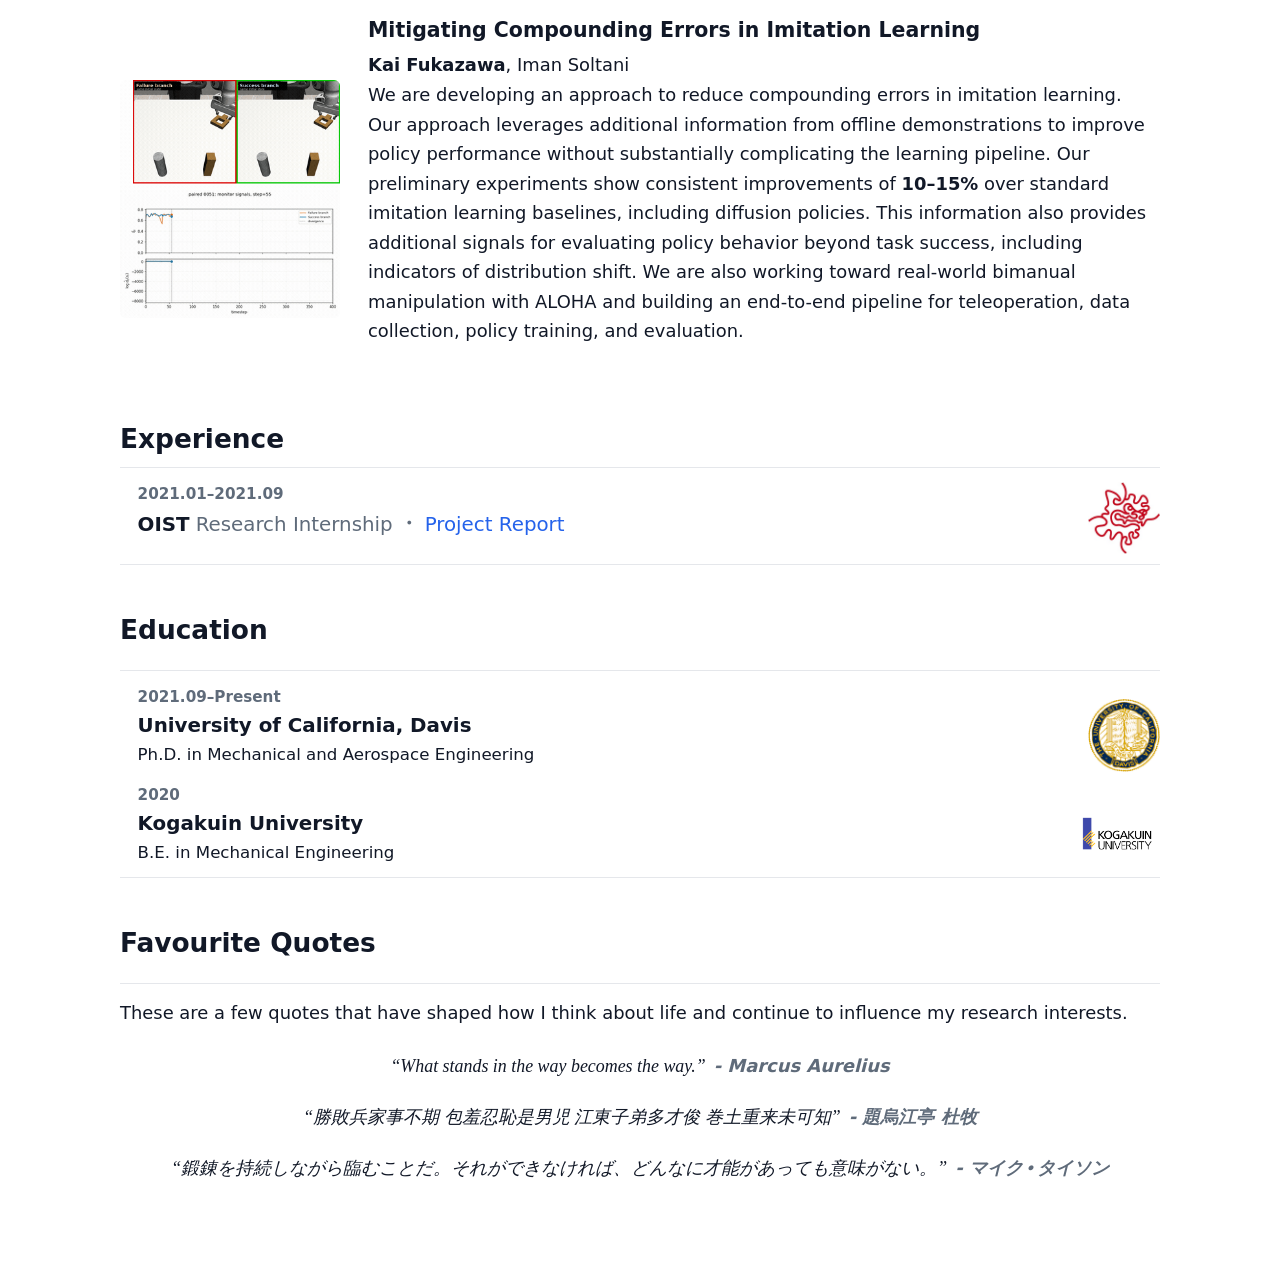
==== commit 418a7979: "Use geospatial icon in project news" ====
--- a/index.html
+++ b/index.html
@@ -108,7 +108,7 @@
         <ul class="news-list">
           <li>
             <time datetime="2026-08">2026.08</time>
-            <span>Joined an AHMCT/Caltrans research project on remote sensing and geospatial technologies 🛰️</span>
+            <span>Joined an AHMCT/Caltrans research project on remote sensing and geospatial technologies 🗺️</span>
           </li>
           <li>
             <time datetime="2026-06-03">2026.06</time>
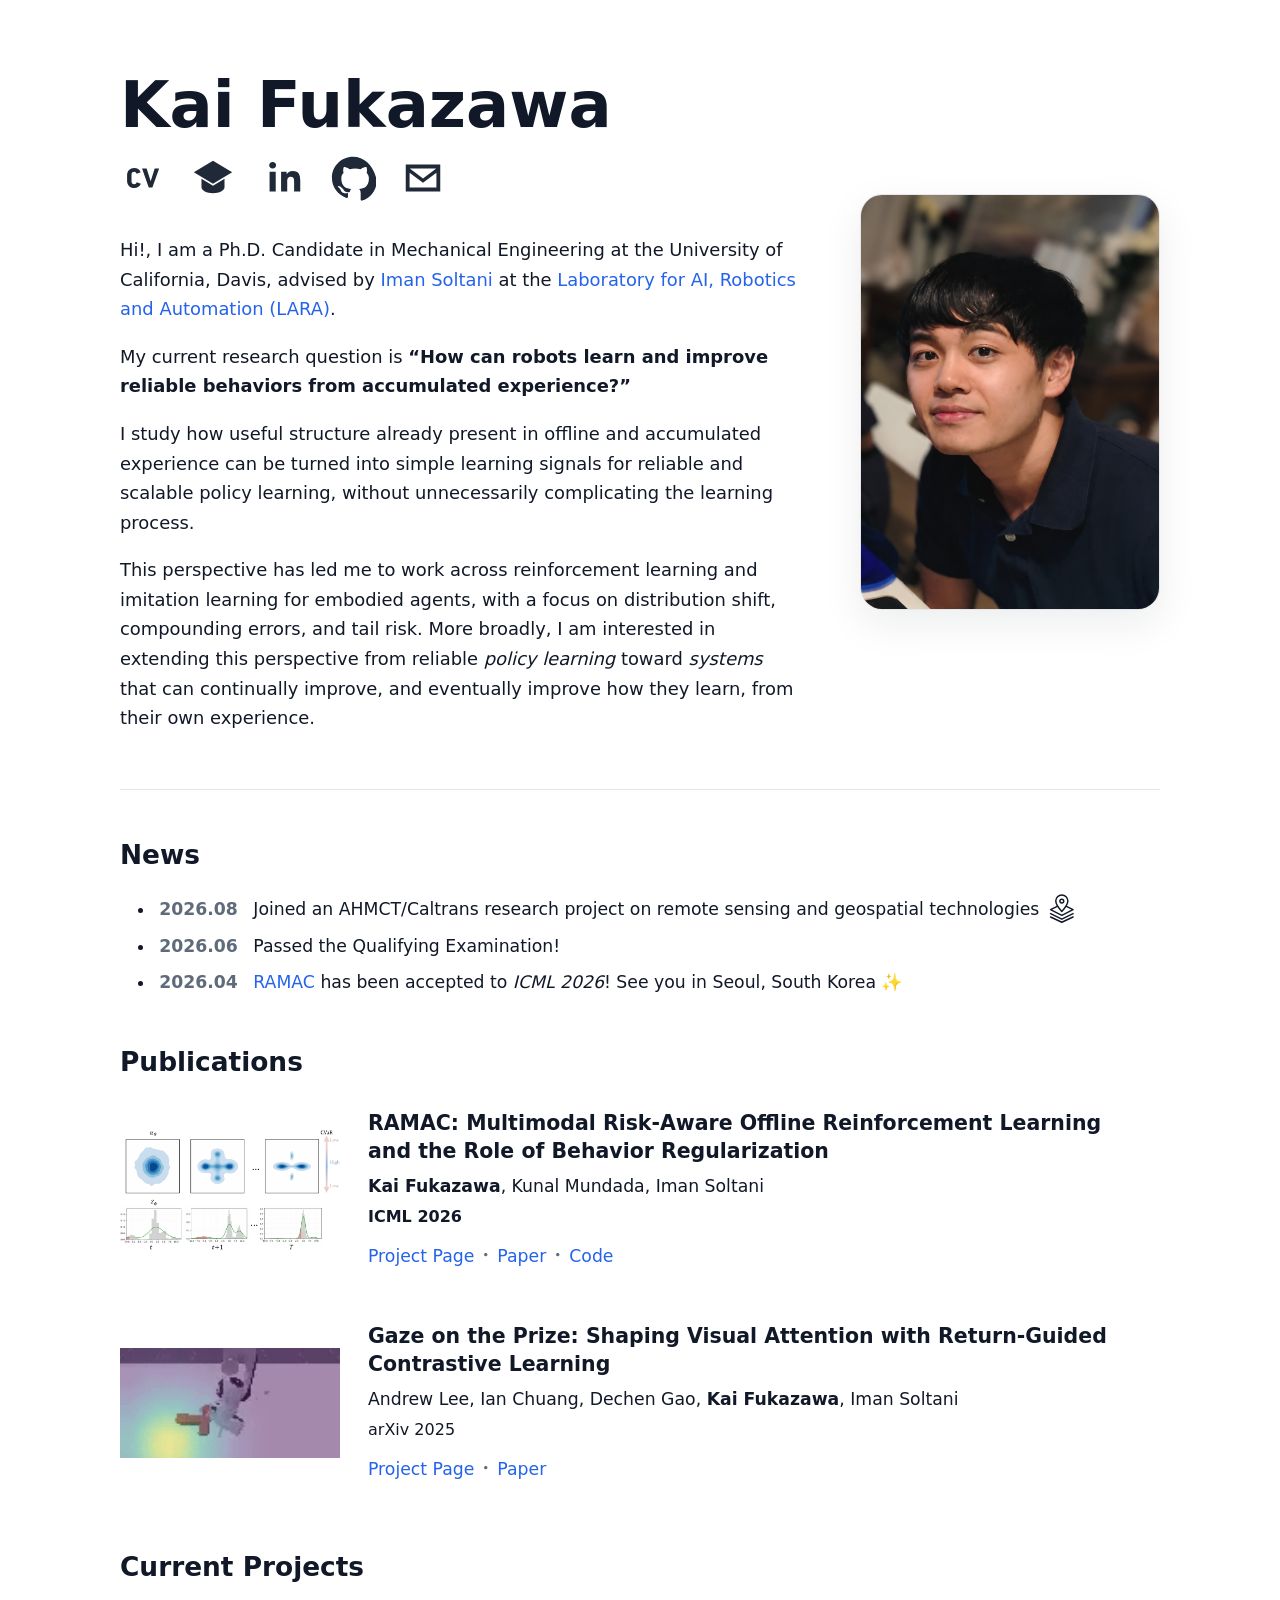
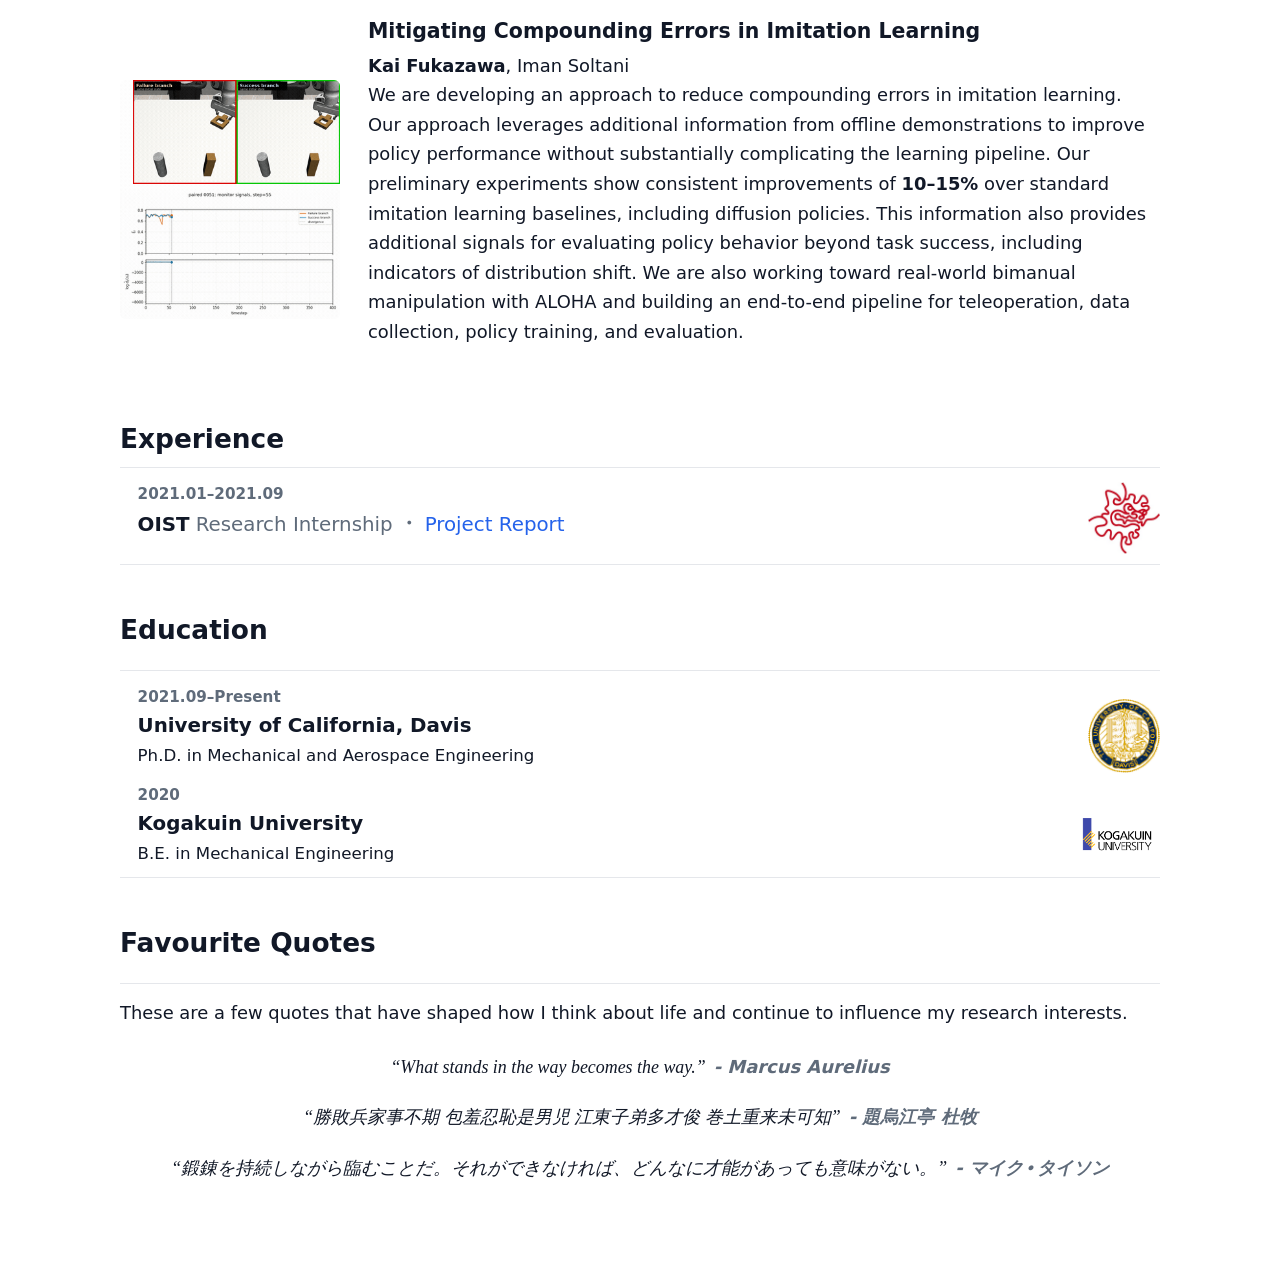
==== commit 3c555339: "Add geospatial map pin icon" ====
--- a/index.html
+++ b/index.html
@@ -108,7 +108,16 @@
         <ul class="news-list">
           <li>
             <time datetime="2026-08">2026.08</time>
-            <span>Joined an AHMCT/Caltrans research project on remote sensing and geospatial technologies 🗺️</span>
+            <span>
+              Joined an AHMCT/Caltrans research project on remote sensing and geospatial technologies
+              <svg class="news-icon" viewBox="0 0 32 32" aria-hidden="true">
+                <path class="news-icon-fill" d="M3 17 16 10.5 29 17 16 23.5 3 17Z"/>
+                <path d="M3 21.5 16 28 29 21.5"/>
+                <path d="M3 25.5 16 31.5 29 25.5"/>
+                <path class="news-icon-fill" d="M16 19s7-7.5 7-12a7 7 0 1 0-14 0c0 4.5 7 12 7 12Z"/>
+                <circle cx="16" cy="7" r="2.2"/>
+              </svg>
+            </span>
           </li>
           <li>
             <time datetime="2026-06-03">2026.06</time>
--- a/styles.css
+++ b/styles.css
@@ -193,6 +193,24 @@
   font-weight: 650;
 }
 
+.news-icon {
+  display: inline-block;
+  width: 1.6em;
+  height: 1.6em;
+  margin-left: 0.2em;
+  overflow: visible;
+  fill: none;
+  stroke: currentColor;
+  stroke-linecap: round;
+  stroke-linejoin: round;
+  stroke-width: 1.7;
+  vertical-align: -0.42em;
+}
+
+.news-icon-fill {
+  fill: #ffffff;
+}
+
 .publication-list {
   display: grid;
   gap: 16px;
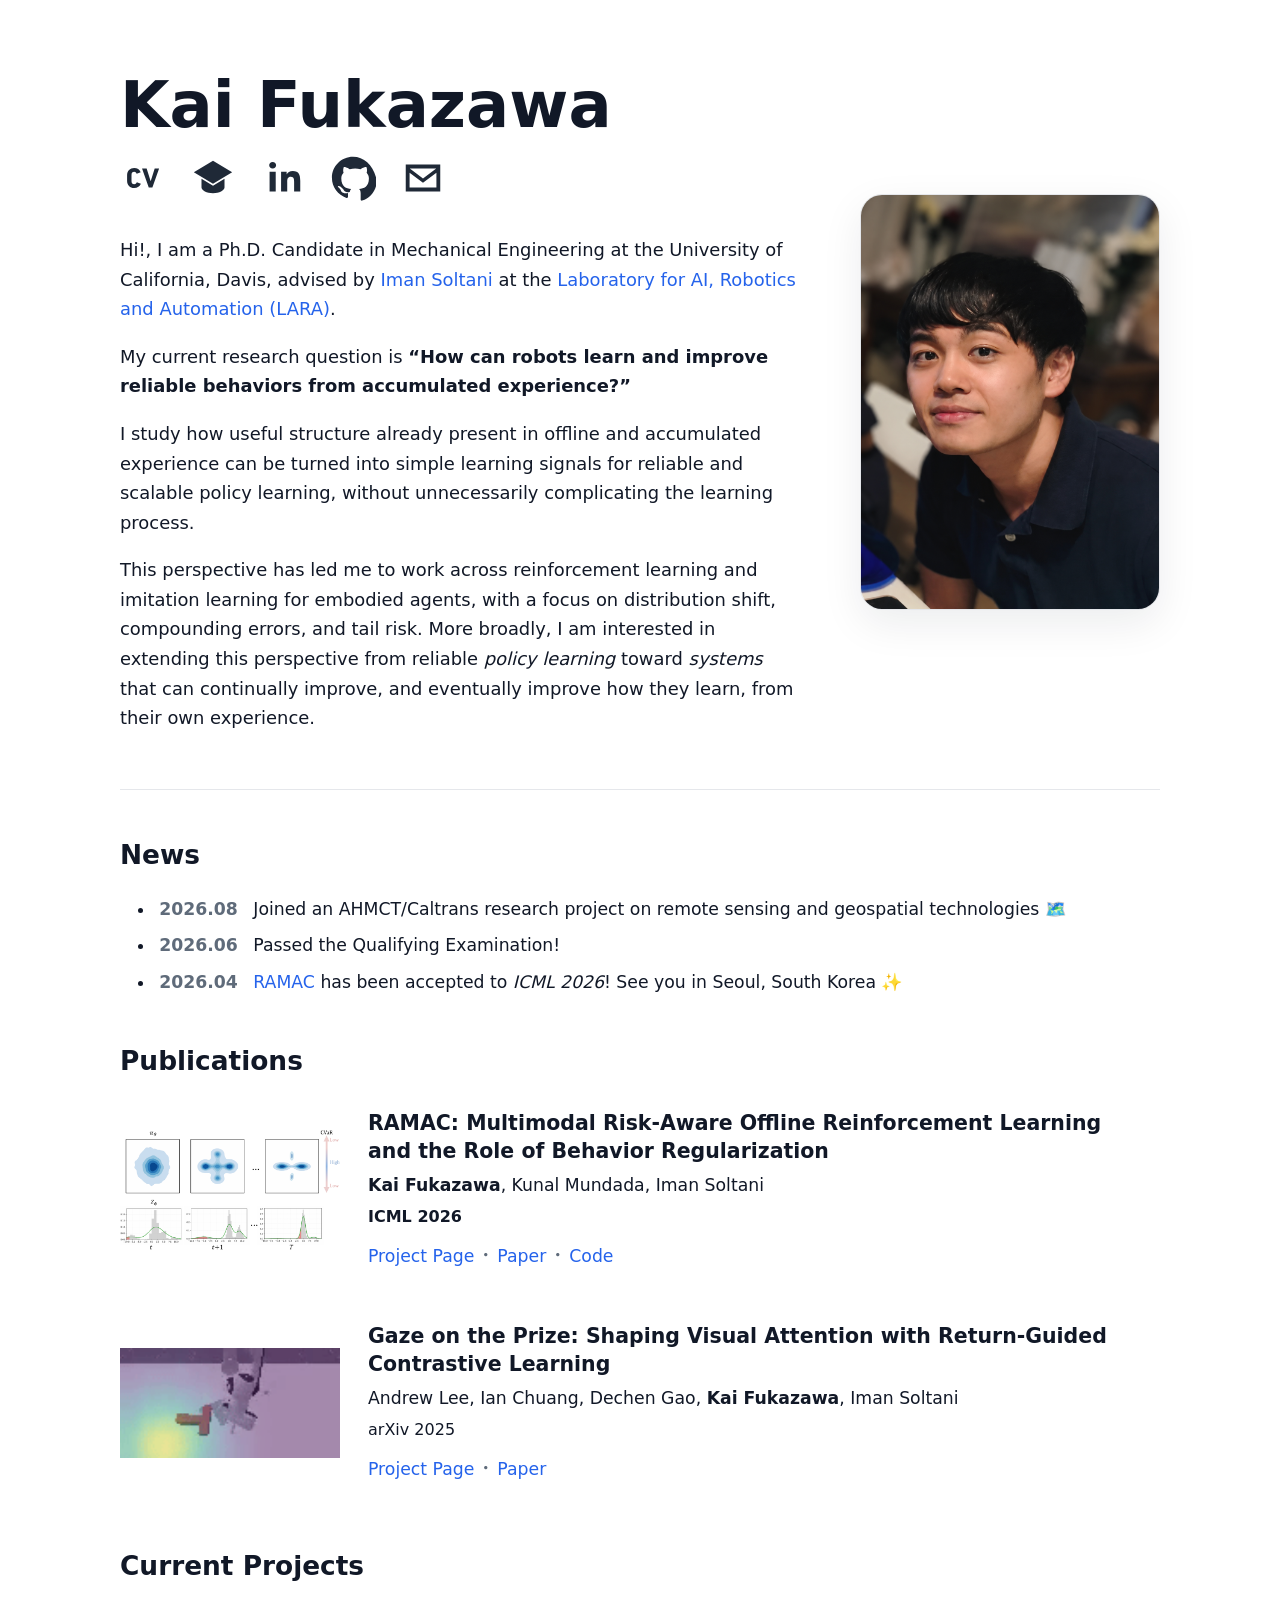
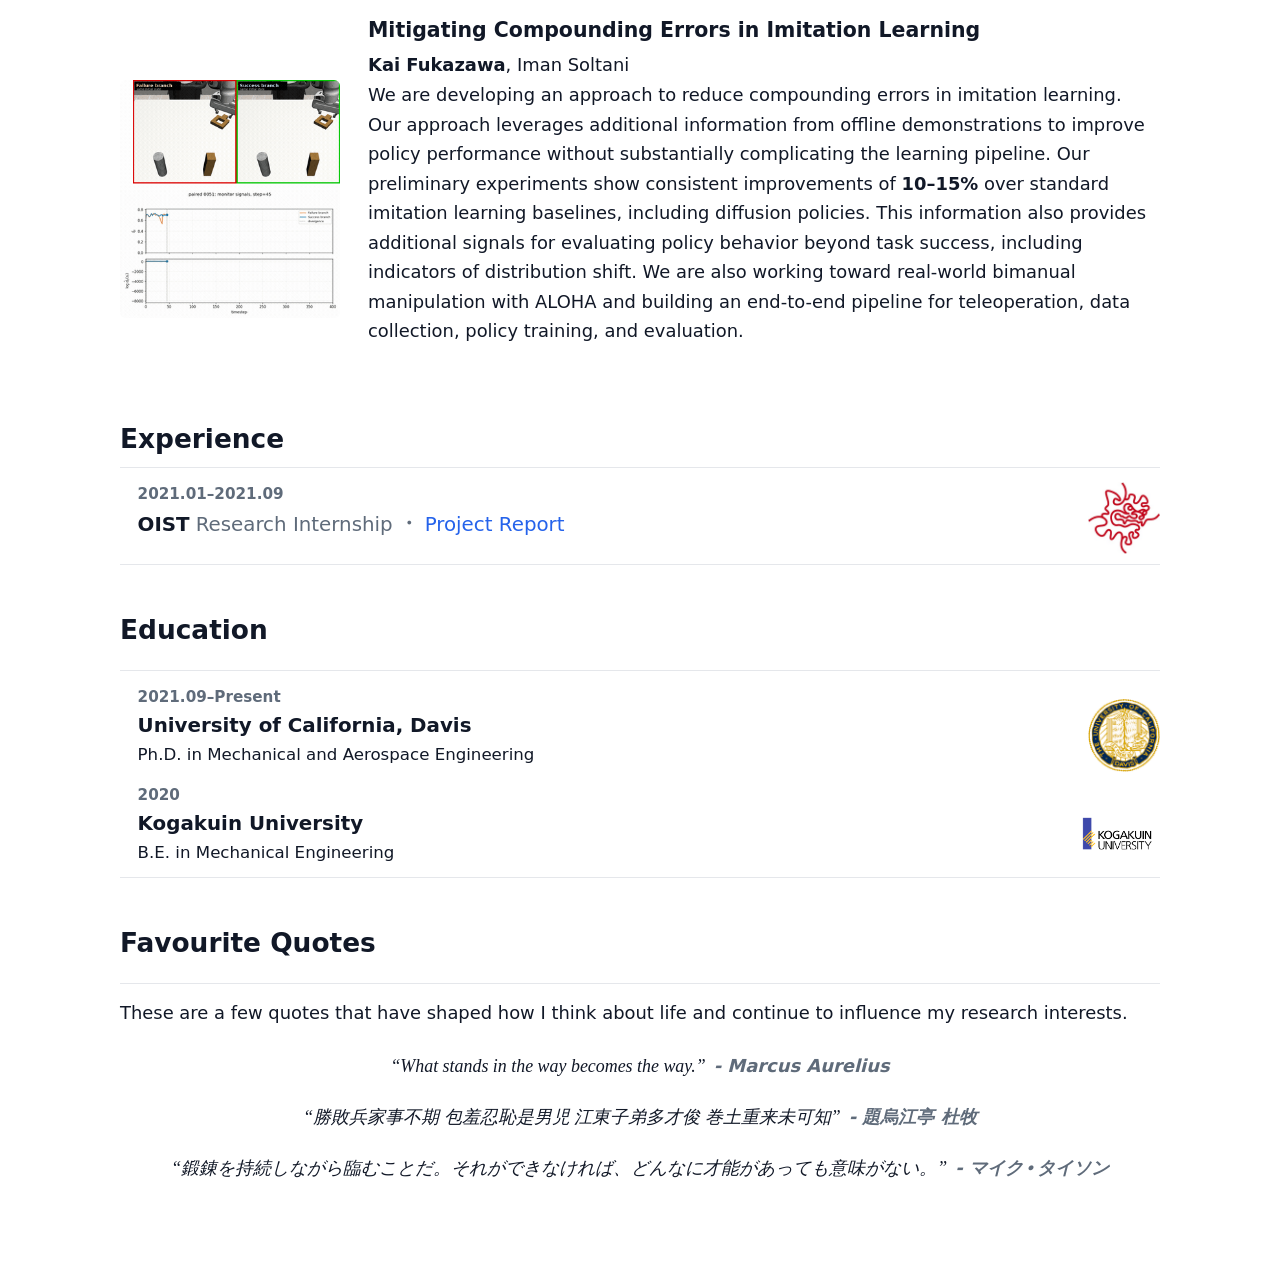
==== commit 43046385: "Revert custom geospatial icon" ====
--- a/index.html
+++ b/index.html
@@ -108,16 +108,7 @@
         <ul class="news-list">
           <li>
             <time datetime="2026-08">2026.08</time>
-            <span>
-              Joined an AHMCT/Caltrans research project on remote sensing and geospatial technologies
-              <svg class="news-icon" viewBox="0 0 32 32" aria-hidden="true">
-                <path class="news-icon-fill" d="M3 17 16 10.5 29 17 16 23.5 3 17Z"/>
-                <path d="M3 21.5 16 28 29 21.5"/>
-                <path d="M3 25.5 16 31.5 29 25.5"/>
-                <path class="news-icon-fill" d="M16 19s7-7.5 7-12a7 7 0 1 0-14 0c0 4.5 7 12 7 12Z"/>
-                <circle cx="16" cy="7" r="2.2"/>
-              </svg>
-            </span>
+            <span>Joined an AHMCT/Caltrans research project on remote sensing and geospatial technologies 🗺️</span>
           </li>
           <li>
             <time datetime="2026-06-03">2026.06</time>
--- a/styles.css
+++ b/styles.css
@@ -193,24 +193,6 @@
   font-weight: 650;
 }
 
-.news-icon {
-  display: inline-block;
-  width: 1.6em;
-  height: 1.6em;
-  margin-left: 0.2em;
-  overflow: visible;
-  fill: none;
-  stroke: currentColor;
-  stroke-linecap: round;
-  stroke-linejoin: round;
-  stroke-width: 1.7;
-  vertical-align: -0.42em;
-}
-
-.news-icon-fill {
-  fill: #ffffff;
-}
-
 .publication-list {
   display: grid;
   gap: 16px;
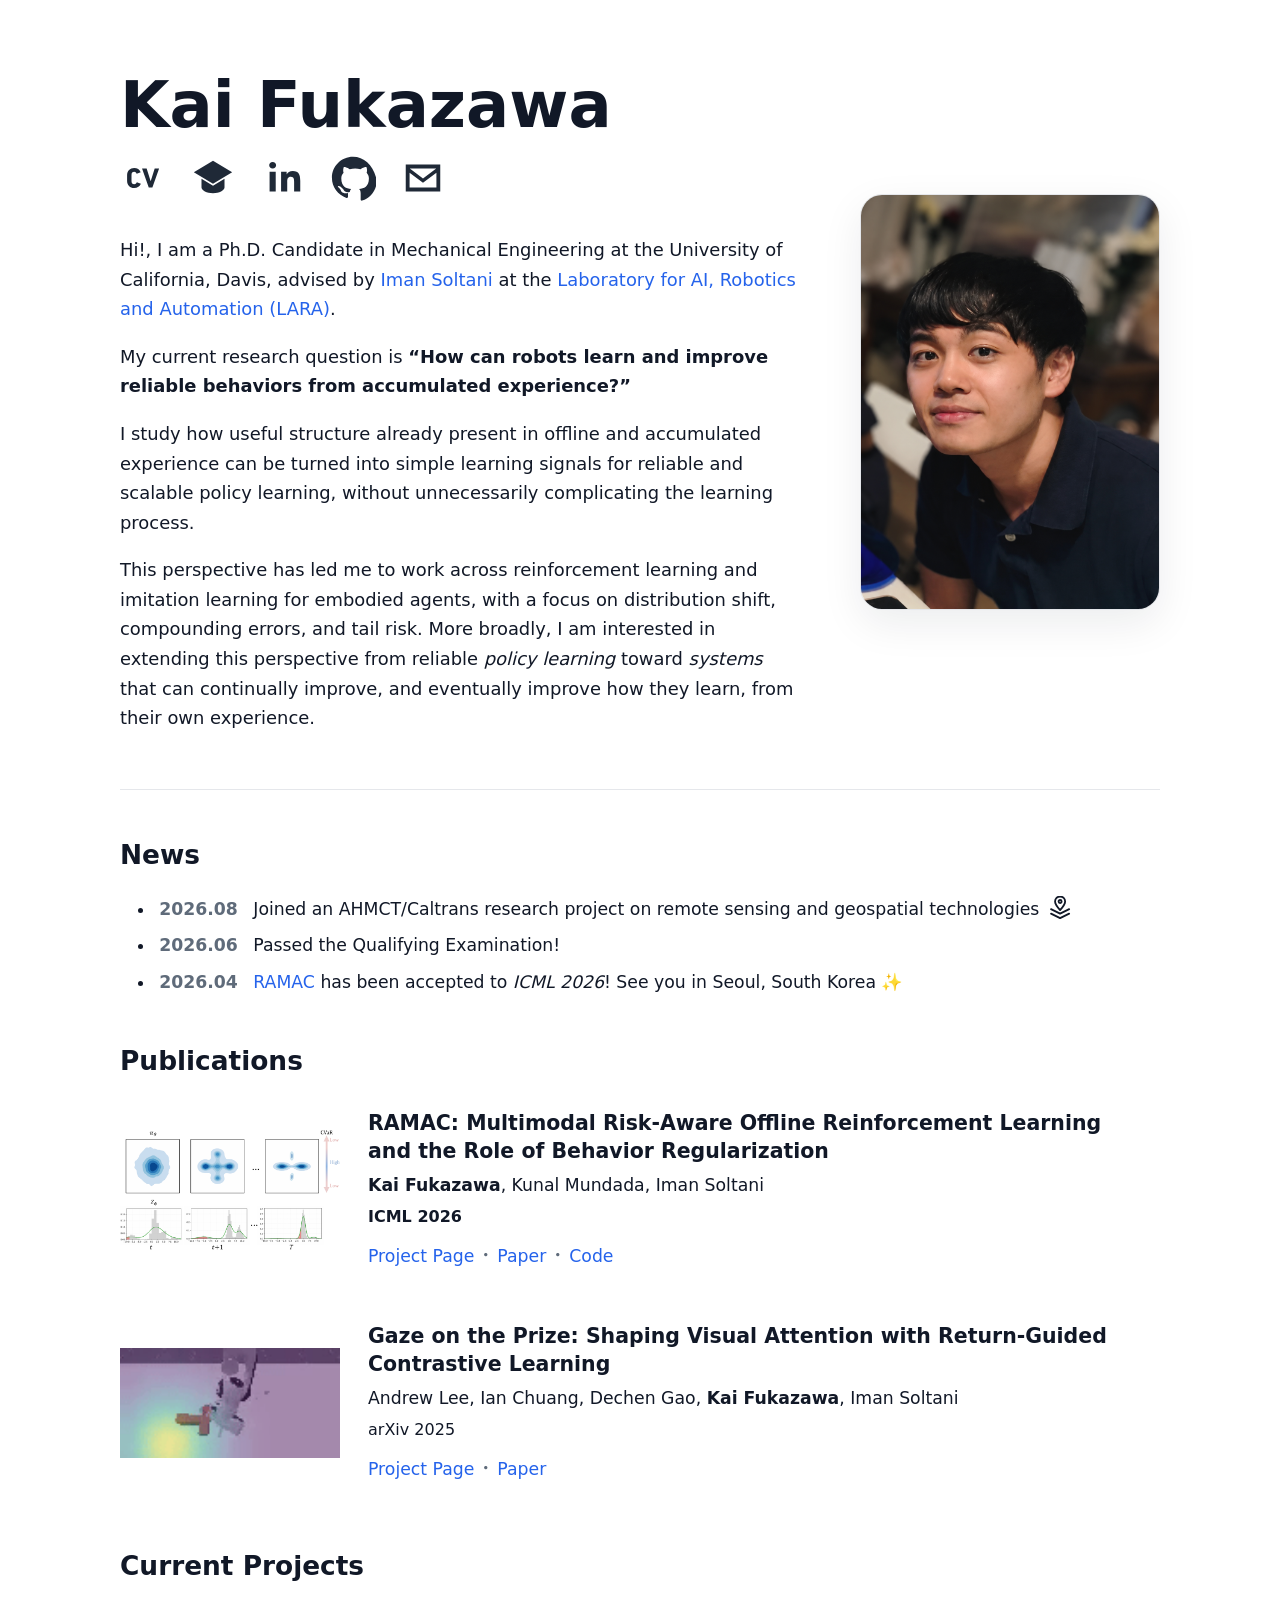
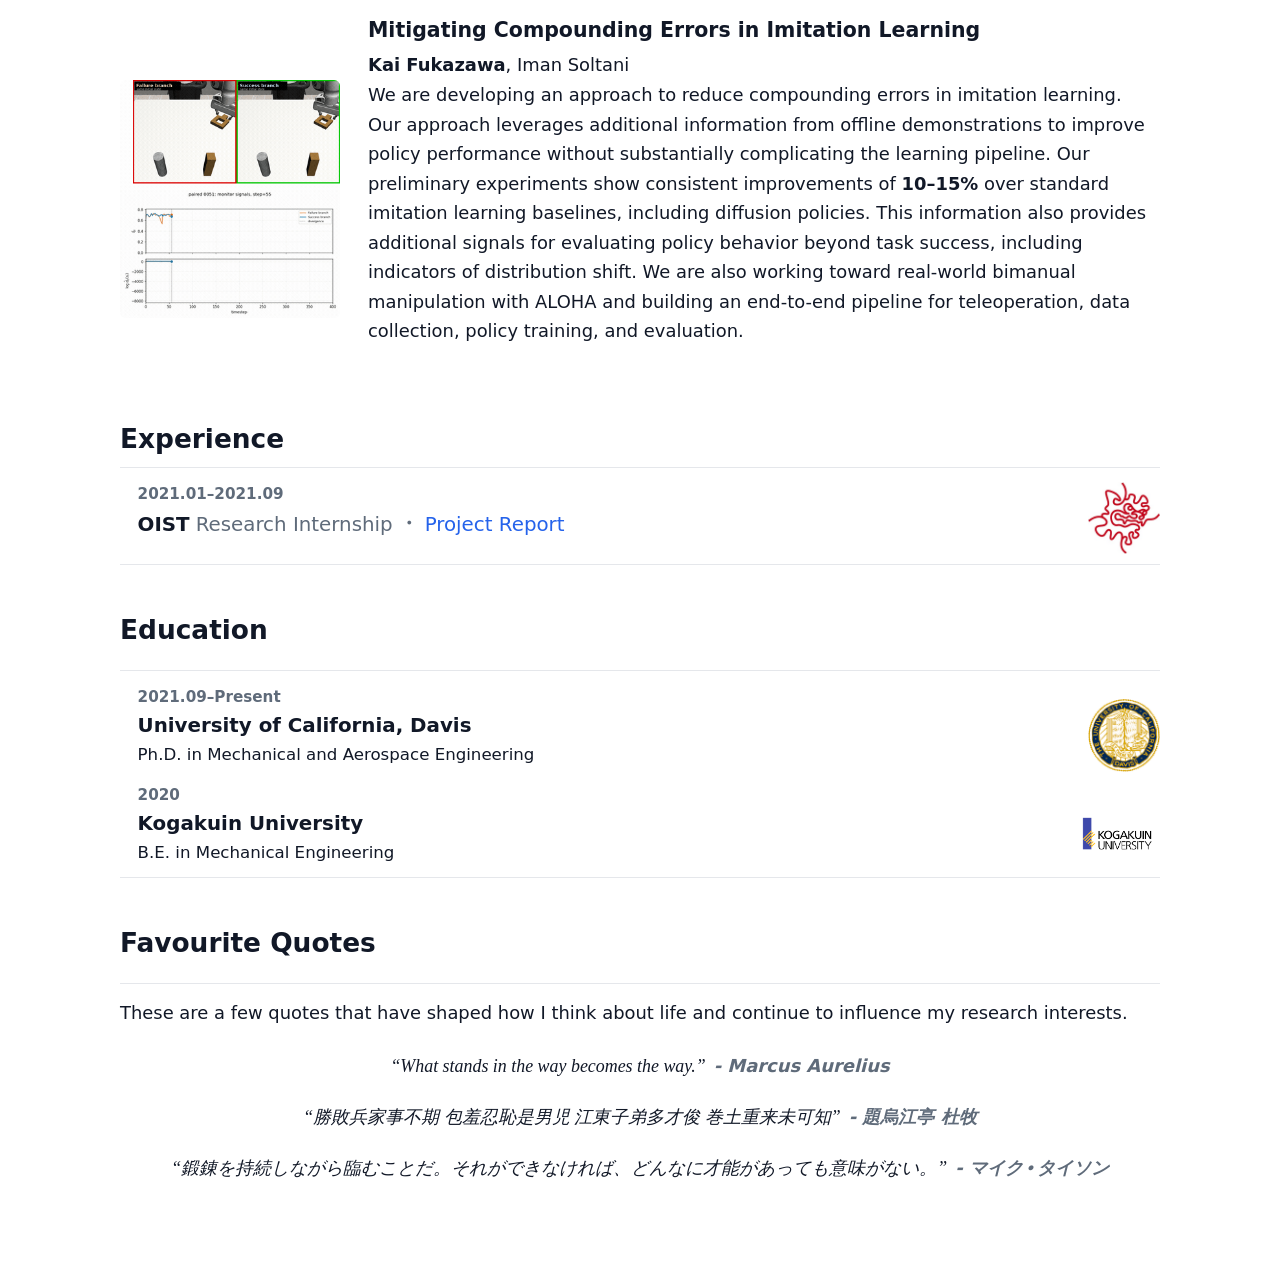
==== commit 96269fc4: "Add layers pinned news icon" ====
--- a/index.html
+++ b/index.html
@@ -108,7 +108,14 @@
         <ul class="news-list">
           <li>
             <time datetime="2026-08">2026.08</time>
-            <span>Joined an AHMCT/Caltrans research project on remote sensing and geospatial technologies 🗺️</span>
+            <span>
+              Joined an AHMCT/Caltrans research project on remote sensing and geospatial technologies
+              <svg class="news-icon" viewBox="0 0 24 24" aria-hidden="true">
+                <path d="m3 13 9 4.5 9-4.5M3 17.5 12 22l9-4.5"/>
+                <path d="M12 14s5-5.4 5-8.5a5 5 0 1 0-10 0c0 3.1 5 8.5 5 8.5Z"/>
+                <circle cx="12" cy="5.5" r="1.5"/>
+              </svg>
+            </span>
           </li>
           <li>
             <time datetime="2026-06-03">2026.06</time>
--- a/styles.css
+++ b/styles.css
@@ -193,6 +193,19 @@
   font-weight: 650;
 }
 
+.news-icon {
+  display: inline-block;
+  width: 1.4em;
+  height: 1.4em;
+  margin-left: 0.18em;
+  fill: none;
+  stroke: currentColor;
+  stroke-linecap: round;
+  stroke-linejoin: round;
+  stroke-width: 1.8;
+  vertical-align: -0.34em;
+}
+
 .publication-list {
   display: grid;
   gap: 16px;
